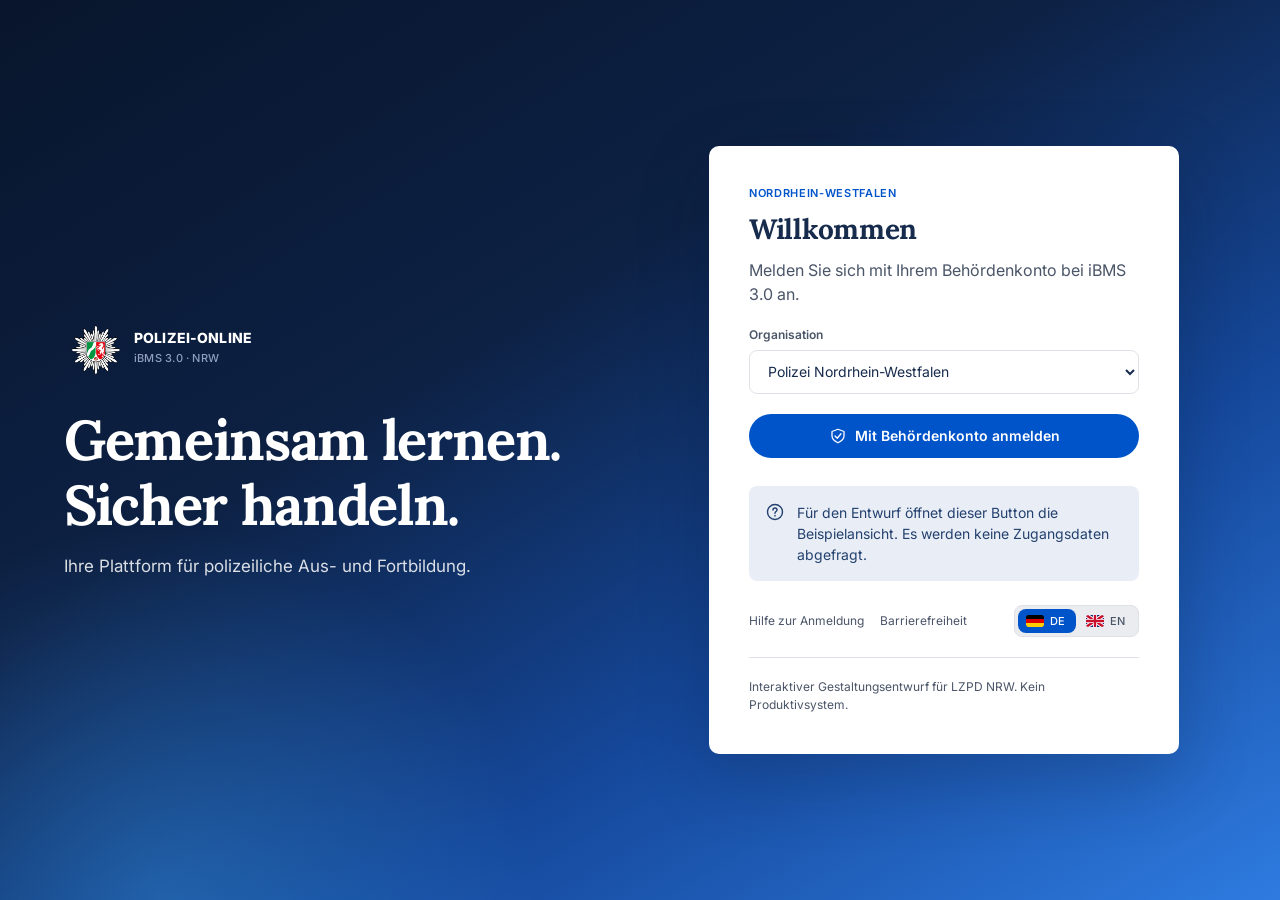
==== src/index.html @ f3919981 "[REFACTOR] #LZDP-0 - restyle the click dummy on the NRW blue design Applies the Figma frame "MAIN" (" ====
<!doctype html>
<html lang="de">
  <head>
    <meta charset="utf-8" />
    <meta name="viewport" content="width=device-width,initial-scale=1" />
    <meta name="theme-color" content="#172b4d" />
    <meta
      name="description"
      content="iBMS 3.0 – interaktiver Gestaltungsentwurf für POLIZEI-ONLINE und LZPD NRW."
    />
    <title>iBMS 3.0 · POLIZEI-ONLINE</title>

    <link rel="preconnect" href="https://fonts.googleapis.com" />
    <link rel="preconnect" href="https://fonts.gstatic.com" crossorigin />
    <link
      rel="stylesheet"
      href="https://fonts.googleapis.com/css2?family=Inter:wght@400;500;600;700;800&family=Lora:wght@600;700&display=swap"
    />

    <link rel="stylesheet" href="css/01-tokens.css" />
    <link rel="stylesheet" href="css/02-base.css" />
    <link rel="stylesheet" href="css/03-layout.css" />
    <link rel="stylesheet" href="css/04-components.css" />
    <link rel="stylesheet" href="css/05-responsive.css" />
  </head>
  <body>
    <a href="#main" class="skip">Zum Hauptinhalt springen</a>
    <div id="app"></div>
    <dialog id="dialog" aria-labelledby="dialog-title">
      <div id="dialog-content"></div>
    </dialog>
    <div class="toast" id="toast" role="status" aria-live="polite"></div>

    <script src="js/00-i18n.js"></script>
    <script src="js/01-icons.js"></script>
    <script src="js/02-data.js"></script>
    <script src="js/03-state.js"></script>
    <script src="js/04-ui.js"></script>
    <script src="js/05-chrome.js"></script>
    <script src="js/06-views.js"></script>
    <script src="js/07-render.js"></script>
    <script src="js/08-actions.js"></script>
  </body>
</html>
---- src/css/01-tokens.css ----
/* 01-tokens.css
   Design tokens. Single source of truth for colour, type, spacing, radius,
   shadow and motion. Values follow the Figma frame "MAIN" (node 3107:224) in
   the LZPD NRW file: a Figma variable "Surface/Card" is --surface-card here.
*/

:root {
  /* --- surface --- */
  --surface-page: #ebecf0;
  --surface-card: #fff;
  --surface-chrome: #172b4d; /* top bar and footer */
  --surface-sunken: #f4f5f7;
  --surface-inverse: #172b4d;

  /* --- chrome (text and lines on the navy bars) --- */
  --chrome-text: #fff;
  --chrome-text-muted: #c6d0e2;
  --chrome-line: #ffffff4d;
  --chrome-fill: #ffffff1f;
  --chrome-hover: #ffffff1a;

  /* --- sidebar (dark background) --- */
  --sidebar-from: #08152c;
  --sidebar-to: #0d2144;
  --sidebar-line: #ffffff1f;
  --sidebar-hover: #ffffff14;
  --sidebar-marker: #fff; /* 4px bar on the active nav item */

  /* --- text --- */
  --text-primary: #172b4d;
  --text-secondary: #4a5568;
  --text-tertiary: #5e6c84;
  --text-placeholder: #767676;
  --text-on-dark: #fff;
  --text-on-dark-muted: #c6d0e2;
  --text-on-dark-subtle: #8fa0be;

  /* --- accent --- */
  --accent-primary: #0054ca; /* links and text emphasis - AA on white */
  --accent-surface: #0054ca; /* filled buttons, active nav, active language */
  --accent-hover: #00449f;
  --accent-soft: #e8f0fd;
  --info-surface: #e9eef6;
  --info-text: #23406e;

  /* --- status --- */
  --success: #128c6e;
  --success-surface: #e4f3ec;
  --attention: #b26a00;
  --attention-surface: #fff4d7;
  --danger: #a22630;
  --danger-surface: #fdeced;

  /* --- line --- */
  --border: #dfe1e6;
  --border-strong: #c1c7d0;

  /* --- radius --- */
  --radius-card: 10px;
  --radius-control: 8px;
  --radius-input: 8px;
  --radius-badge: 4px;
  --radius-pill: 999px;

  /* --- elevation --- */
  --shadow-card:
    0 8px 24px #08152c0f,
    0 1px 2px #08152c0d;
  --shadow-raised:
    0 12px 28px #08152c1a,
    0 2px 4px #08152c0f;
  --shadow-overlay: 0 24px 70px #08152c3d;

  /* --- accent rules (3px gradient hairline on the top edge of a card) --- */
  --rule-blue: linear-gradient(90deg, #0054ca 0%, #2e8bf0 100%);
  --rule-cyan: linear-gradient(90deg, #0f6fd1 0%, #3fd0d8 100%);
  --rule-green: linear-gradient(90deg, #128c6e 0%, #35d0a0 100%);
  --rule-amber: linear-gradient(90deg, #b26a00 0%, #f2a007 100%);
  --marker-fill: linear-gradient(135deg, #0054ca 14%, #1e7bea 86%);

  /* --- decorative art ramps --- */
  --art-a: linear-gradient(
    149deg,
    #0a1a3c 0%,
    #1b3fa8 32%,
    #2e86c8 62%,
    #57c8e8 84%,
    #9ff0dc 100%
  );
  --art-b: linear-gradient(
    149deg,
    #08152c 0%,
    #15489b 30%,
    #2e7be0 60%,
    #59b7f0 85%,
    #7fe3f0 100%
  );
  --art-c: linear-gradient(
    149deg,
    #0d1f4a 0%,
    #2a3fa0 30%,
    #2e86c8 62%,
    #4fd3c4 85%,
    #bdf0b0 100%
  );
  --art-login: linear-gradient(
    149deg,
    #08152c 0%,
    #0d2144 38%,
    #15489b 68%,
    #2e7be0 100%
  );
  --glow-accent: radial-gradient(circle, #2e8bf057 0%, #2e8bf000 70%);
  --glow-highlight: radial-gradient(circle, #cfe6ff8c 0%, #cfe6ff00 70%);

  /* --- spacing scale --- */
  --space-1: 4px;
  --space-2: 8px;
  --space-3: 12px;
  --space-4: 16px;
  --space-5: 20px;
  --space-6: 24px;
  --space-7: 28px;
  --space-8: 32px;
  --space-10: 40px;
  --space-12: 48px;
  --space-16: 64px;

  /* --- type (Lora for headings and figures, Inter for everything else) --- */
  --font-sans:
    Inter, "Segoe UI", system-ui, -apple-system, Helvetica, Arial, sans-serif;
  --font-display: Lora, Georgia, "Times New Roman", serif;

  /* --- layout --- */
  --sidebar-width: 260px;
  --gutter: 40px;
  --content-max: 1440px;

  /* --- motion --- */
  --ease: cubic-bezier(0.2, 0.7, 0.3, 1);
  --fast: 0.14s var(--ease);
  --slow: 0.28s var(--ease);

  font-family: var(--font-sans);
  color: var(--text-primary);
  font-size: 16px;
  line-height: 1.5;
  -webkit-font-smoothing: antialiased;
  text-rendering: optimizeLegibility;
}
---- src/css/02-base.css ----
/* 02-base.css
   Element resets, typography scale, focus rings, utility classes.
   Headings and figures are set in Lora, everything else in Inter.
*/

* {
  box-sizing: border-box;
}
body {
  margin: 0;
  background: var(--surface-page);
  color: var(--text-primary);
}
button,
input,
select,
textarea {
  font: inherit;
  color: inherit;
}
button,
a,
input,
select,
textarea {
  touch-action: manipulation;
}
button,
a {
  -webkit-tap-highlight-color: transparent;
}
button {
  cursor: pointer;
  border: 0;
  background: none;
}
button:disabled {
  cursor: not-allowed;
}
a {
  color: var(--accent-primary);
  text-underline-offset: 3px;
  text-decoration-thickness: 1px;
}
a:hover {
  color: var(--accent-hover);
}
img {
  max-width: 100%;
}

/* Focus ring: accent halo on light cards, white on the dark sidebar and the
   navy chrome, where the accent blue would disappear into the background. */
:focus-visible {
  outline: 3px solid var(--accent-primary);
  outline-offset: 2px;
  border-radius: var(--radius-badge);
}
.sidebar :focus-visible,
.mobile-nav-dialog :focus-visible {
  outline-color: var(--text-on-dark);
}
#page-title:focus,
#page-title:focus-visible {
  outline: none;
}

/* --- headings --- */
h1,
h2,
h3,
h4,
p {
  margin-top: 0;
}
h1,
h2,
h3,
h4 {
  font-family: var(--font-display);
  color: var(--text-primary);
}
h1 {
  /* Display Large - Lora Bold 34/52 */
  font-size: clamp(1.75rem, 1.35rem + 1.1vw, 2.125rem);
  font-weight: 700;
  line-height: 1.52;
  letter-spacing: -0.024em;
  margin-bottom: var(--space-3);
}
h2 {
  /* Heading H2 - Lora Bold 24/36 */
  font-size: 1.5rem;
  font-weight: 700;
  line-height: 1.5;
  letter-spacing: -0.01em;
  margin-bottom: var(--space-3);
}
h3 {
  /* Heading H4 - Lora SemiBold 18/26 */
  font-size: 1.25rem;
  font-weight: 700;
  line-height: 1.4;
  margin-bottom: var(--space-2);
}
h4 {
  /* Heading H6 - Inter SemiBold 16/24, the one heading that stays grotesque */
  font-family: var(--font-sans);
  font-size: 1rem;
  font-weight: 600;
  line-height: 1.5;
  margin-bottom: var(--space-2);
}

/* --- text utilities --- */
small,
.small {
  font-size: 0.75rem;
  line-height: 1.34;
}
.muted {
  color: var(--text-secondary);
}
.subtle {
  color: var(--text-tertiary);
}
.eyebrow {
  /* Label/Eyebrow - Inter SemiBold 11/14, 0.66px tracking, uppercase */
  font-family: var(--font-sans);
  font-size: 0.6875rem;
  font-weight: 600;
  line-height: 1.28;
  letter-spacing: 0.06em;
  text-transform: uppercase;
  color: var(--text-secondary);
  margin-bottom: var(--space-2);
}
.eyebrow.accent {
  color: var(--accent-primary);
}
.eyebrow.attention {
  color: var(--attention);
}
.lead {
  font-size: 1rem;
  line-height: 1.5;
  color: var(--text-secondary);
}
.stack {
  display: grid;
  gap: var(--space-6);
}
.mt {
  margin-top: var(--space-7);
}
.mb {
  margin-bottom: var(--space-7);
}

.icon {
  width: 20px;
  height: 20px;
  stroke: currentColor;
  stroke-width: 1.7;
  stroke-linecap: round;
  stroke-linejoin: round;
  fill: none;
  flex-shrink: 0;
  vertical-align: middle;
}
.icon.sm {
  width: 16px;
  height: 16px;
}
.icon.xs {
  width: 12px;
  height: 12px;
  stroke-width: 2;
}

.skip {
  position: fixed;
  top: -100px;
  left: 20px;
  z-index: 100;
  background: var(--surface-card);
  color: var(--text-primary);
  font-weight: 600;
  padding: 12px 24px;
  border-radius: var(--radius-control);
  box-shadow: var(--shadow-raised);
  transition: top var(--fast);
}
.skip:focus {
  top: 12px;
}

.hidesr {
  position: absolute;
  width: 1px;
  height: 1px;
  overflow: hidden;
  clip-path: inset(50%);
  white-space: nowrap;
}
---- src/css/03-layout.css ----
/* 03-layout.css
   App shell: sidebar, workspace, top bar, content body, page header, footer.
*/

.shell {
  display: flex;
  align-items: stretch;
  min-height: 100vh;
  background: var(--surface-page);
}

/* ---------- sidebar ---------- */
.sidebar {
  position: fixed;
  inset: 0 auto 0 0;
  width: var(--sidebar-width);
  display: flex;
  flex-direction: column;
  justify-content: space-between;
  gap: var(--space-6);
  padding: var(--space-8) var(--space-4) var(--space-6);
  background: linear-gradient(
    180deg,
    var(--sidebar-from) 0%,
    var(--sidebar-to) 100%
  );
  border-right: 1px solid var(--sidebar-line);
  color: var(--text-on-dark-muted);
  overflow-y: auto;
  overscroll-behavior: contain;
  z-index: 30;
}
.sidebar-top {
  display: flex;
  flex-direction: column;
  gap: var(--space-6);
}
.sidebar-bottom {
  display: flex;
  flex-direction: column;
  gap: var(--space-3);
}
.sidebar hr,
.sidebar-bottom::before {
  content: "";
  display: block;
  height: 1px;
  border: 0;
  margin: 0;
  background: var(--sidebar-line);
}

.brand {
  display: flex;
  gap: var(--space-3);
  align-items: center;
  color: inherit;
  text-decoration: none;
  padding: 0 2px;
}
.brand-badge {
  width: 56px;
  height: 56px;
  flex-shrink: 0;
  display: grid;
  place-items: center;
}
.brand-badge img {
  /* The police star is transparent outside its own outline, so it sits
     directly on the navy without a plate behind it. */
  width: 100%;
  height: 100%;
  object-fit: contain;
}
.brand-text strong {
  display: block;
  font-size: 0.875rem;
  font-weight: 800;
  letter-spacing: 0.01em;
  color: var(--text-on-dark);
  line-height: 1.2;
}
.brand-text > span {
  display: block;
  font-size: 0.6875rem;
  font-weight: 500;
  letter-spacing: 0.02em;
  color: var(--text-on-dark-subtle);
  margin-top: 4px;
}

.nav-label {
  font-size: 0.6875rem;
  font-weight: 600;
  text-transform: uppercase;
  letter-spacing: 0.06em;
  color: var(--text-on-dark);
  margin: 0;
  padding: 0 2px;
}
.sidenav {
  display: grid;
  gap: var(--space-1);
  margin-top: var(--space-3);
}
.navlink {
  display: flex;
  gap: var(--space-3);
  align-items: center;
  min-height: 44px;
  padding: 10px 14px;
  color: var(--text-on-dark-muted);
  text-decoration: none;
  /* Square, so the active item reads as a full-bleed band inside the rail. */
  border-radius: 0;
  font-size: 0.875rem;
  font-weight: 500;
  transition:
    background var(--fast),
    color var(--fast);
}
.navlink:hover {
  background: var(--sidebar-hover);
  color: var(--text-on-dark);
}
.navlink[aria-current="page"] {
  background: var(--accent-surface);
  color: var(--text-on-dark);
  font-weight: 600;
  box-shadow: inset 4px 0 0 var(--sidebar-marker);
}
.sidebar-utility {
  display: grid;
  gap: var(--space-1);
}

/* ---------- workspace ---------- */
.workspace {
  flex: 1;
  min-width: 0;
  margin-left: var(--sidebar-width);
  display: flex;
  flex-direction: column;
  min-height: 100vh;
}

/* ---------- top bar ---------- */
.topbar {
  display: flex;
  align-items: center;
  justify-content: space-between;
  gap: var(--space-4);
  min-height: 68px;
  padding: 14px var(--gutter);
  background: var(--surface-chrome);
  border-bottom: 1px solid var(--chrome-line);
  color: var(--chrome-text);
  position: sticky;
  top: 0;
  z-index: 25;
}
.top-actions {
  display: flex;
  align-items: center;
  gap: var(--space-6);
}
.icon-buttons {
  display: flex;
  align-items: center;
  gap: var(--space-2);
}
.iconbtn {
  display: inline-flex;
  align-items: center;
  justify-content: center;
  width: 40px;
  height: 40px;
  border-radius: var(--radius-pill);
  color: var(--text-secondary);
  transition:
    background var(--fast),
    color var(--fast);
}
.iconbtn:hover {
  background: var(--surface-page);
  color: var(--text-primary);
}
.iconbtn[data-badge]::after {
  content: attr(data-badge);
  position: absolute;
  transform: translate(11px, -11px);
  min-width: 16px;
  height: 16px;
  padding: 0 4px;
  border-radius: var(--radius-pill);
  background: var(--accent-surface);
  color: #fff;
  font-size: 0.625rem;
  font-weight: 700;
  line-height: 16px;
  text-align: center;
}
.iconbtn[data-badge] {
  position: relative;
}
.topbar-divider {
  width: 1px;
  height: 24px;
  background: var(--border);
  flex-shrink: 0;
}
.avatar {
  width: 36px;
  height: 36px;
  flex-shrink: 0;
  border-radius: var(--radius-pill);
  background: var(--surface-inverse);
  color: #fff;
  display: grid;
  place-items: center;
  font-size: 0.75rem;
  font-weight: 600;
  letter-spacing: 0.02em;
}
.profile {
  display: flex;
  align-items: center;
  gap: var(--space-3);
  padding: 4px 10px 4px 4px;
  border-radius: var(--radius-pill);
  color: var(--text-primary);
  font-size: 0.875rem;
  font-weight: 500;
  transition: background var(--fast);
}
.profile:hover {
  background: var(--surface-page);
}
.mobile-menu,
.mobile-brand {
  display: none;
}

/* ---------- content ---------- */
.main {
  flex: 1;
  width: 100%;
  max-width: var(--content-max);
  margin: 0 auto;
  padding: var(--space-12) var(--gutter) var(--space-16);
  display: flex;
  flex-direction: column;
  /* Base rhythm between blocks; whole sections get extra air below. */
  gap: var(--space-8);
}
.main > .hero,
.main > .section {
  margin-bottom: var(--space-4);
}
.main > .hero:last-child,
.main > .section:last-child {
  margin-bottom: 0;
}
.section {
  display: flex;
  flex-direction: column;
  gap: var(--space-6);
}

.pagehead {
  display: flex;
  justify-content: space-between;
  gap: var(--space-6);
  align-items: flex-start;
}
.pagehead h1 {
  margin-bottom: var(--space-2);
}
.pagehead p {
  color: var(--text-secondary);
  max-width: 70ch;
  margin-bottom: 0;
}
.breadcrumb {
  display: flex;
  gap: var(--space-2);
  align-items: center;
  font-size: 0.8125rem;
  color: var(--text-secondary);
}
.breadcrumb a {
  text-decoration: none;
  font-weight: 500;
}
.breadcrumb .icon {
  color: var(--text-tertiary);
}

/* ---------- footer ---------- */
.footer {
  display: flex;
  flex-wrap: wrap;
  align-items: center;
  justify-content: space-between;
  gap: var(--space-3) var(--space-6);
  padding: var(--space-4) var(--gutter);
  background: var(--surface-chrome);
  border-top: 1px solid var(--chrome-line);
  font-size: 0.75rem;
  color: var(--chrome-text-muted);
}
.footer-links {
  display: flex;
  flex-wrap: wrap;
  gap: var(--space-6);
}
.footer button {
  color: var(--chrome-text-muted);
  font-size: 0.75rem;
  padding: 4px 0;
  border-radius: 4px;
}
.footer button:hover {
  color: var(--chrome-text);
}

/* ---------- chrome on navy ----------
   Top bar and footer carry the same navy band, so every control inside them
   switches to the on-dark set. */
.topbar .iconbtn {
  color: var(--chrome-text-muted);
}
.topbar .iconbtn:hover {
  background: var(--chrome-hover);
  color: var(--chrome-text);
}
.topbar .topbar-divider {
  background: var(--chrome-line);
}
.topbar .profile {
  color: var(--chrome-text);
}
.topbar .profile:hover {
  background: var(--chrome-hover);
}
.topbar .avatar {
  background: var(--chrome-fill);
  color: var(--chrome-text);
}
.topbar .rolepill select {
  background: var(--chrome-fill);
  border-color: var(--chrome-line);
  color: var(--chrome-text);
}
.topbar .rolepill select:hover {
  border-color: #ffffff8a;
  color: var(--chrome-text);
}
.topbar .rolepill .icon {
  color: var(--chrome-text-muted);
}
.topbar .langswitch {
  background: var(--chrome-hover);
  border-color: var(--chrome-line);
  border-radius: var(--radius-control);
}
.topbar .langswitch button {
  color: var(--chrome-text-muted);
}
.topbar .langswitch button:hover {
  color: var(--chrome-text);
}
.topbar .langswitch button[aria-pressed="true"] {
  background: var(--accent-surface);
  color: var(--chrome-text);
}
.topbar :focus-visible,
.footer :focus-visible {
  outline-color: var(--text-on-dark);
}
---- src/css/04-components.css ----
/* 04-components.css
   Reusable pieces: pills, buttons, cards, hero band, stats, course cards,
   tables, forms, dialogs, toast, login.
*/

/* ---------- pills ---------- */
.pill {
  display: inline-flex;
  align-items: center;
  gap: var(--space-2);
  padding: 6px 12px;
  border-radius: var(--radius-pill);
  border: 1px solid var(--border);
  background: var(--surface-page);
  color: var(--text-secondary);
  font-size: 0.75rem;
  line-height: 1.34;
  white-space: nowrap;
}

/* Context pill in the top bar doubles as the click-dummy role switch. */
.rolepill {
  position: relative;
  display: inline-flex;
  align-items: center;
}
.rolepill .icon {
  position: absolute;
  right: 10px;
  pointer-events: none;
  color: var(--text-tertiary);
}
/* Hidden copy of the selected label: it sets the pill width so the control
   hugs the current option instead of the widest one in the list. */
.rolepill-sizer {
  padding: 6px 30px 6px 12px;
  border: 1px solid transparent;
  font-size: 0.75rem;
  line-height: 1.34;
  white-space: nowrap;
  visibility: hidden;
}
.rolepill select {
  position: absolute;
  inset: 0;
  width: 100%;
  appearance: none;
  padding: 6px 30px 6px 12px;
  border-radius: var(--radius-pill);
  border: 1px solid var(--border);
  background: var(--surface-page);
  color: var(--text-secondary);
  font-size: 0.75rem;
  line-height: 1.34;
  cursor: pointer;
  transition:
    border-color var(--fast),
    color var(--fast);
}
.rolepill select:hover {
  border-color: var(--border-strong);
  color: var(--text-primary);
}

/* Language switch: segmented pill with flags. */
.langswitch {
  display: inline-flex;
  align-items: center;
  gap: 2px;
  padding: 3px;
  border-radius: var(--radius-control);
  border: 1px solid var(--border);
  background: var(--surface-page);
}
.langswitch button {
  display: inline-flex;
  align-items: center;
  gap: 6px;
  padding: 4px 10px 4px 8px;
  border-radius: var(--radius-control);
  color: var(--text-secondary);
  font-size: 0.6875rem;
  font-weight: 500;
  letter-spacing: 0.02em;
  transition:
    background var(--fast),
    color var(--fast);
}
.langswitch button img {
  width: 18px;
  height: 12px;
  display: block;
  border-radius: 2px;
}
.langswitch button:hover {
  color: var(--text-primary);
}
.langswitch button[aria-pressed="true"] {
  background: var(--accent-surface);
  color: #fff;
}

/* ---------- buttons ---------- */
.btn {
  display: inline-flex;
  align-items: center;
  justify-content: center;
  gap: var(--space-2);
  min-height: 44px;
  padding: 12px 24px;
  border-radius: var(--radius-pill);
  background: var(--accent-surface);
  color: #fff;
  font-size: 0.875rem;
  font-weight: 600;
  line-height: 1.43;
  text-decoration: none;
  white-space: nowrap;
  transition:
    background var(--fast),
    box-shadow var(--fast),
    transform var(--fast);
}
.btn:hover {
  background: var(--accent-hover);
  color: #fff;
  box-shadow: var(--shadow-raised);
}
.btn:active {
  transform: translateY(1px);
  box-shadow: none;
}
.btn.secondary {
  background: var(--surface-card);
  color: var(--text-primary);
  border: 1px solid var(--border);
}
.btn.secondary:hover {
  background: var(--surface-page);
  color: var(--text-primary);
  border-color: var(--border-strong);
  box-shadow: none;
}
.btn.ghost {
  background: none;
  color: var(--accent-primary);
  padding: 12px 0;
}
.btn.ghost:hover {
  background: none;
  color: var(--accent-hover);
  box-shadow: none;
}
.btn:disabled {
  background: var(--surface-page);
  color: var(--text-tertiary);
  box-shadow: none;
  transform: none;
}
.btn .icon {
  width: 18px;
  height: 18px;
}

.textlink {
  display: inline-flex;
  align-items: center;
  gap: var(--space-2);
  padding: 6px 0;
  color: var(--accent-primary);
  font-size: 0.875rem;
  font-weight: 600;
  text-decoration: none;
  transition: gap var(--fast);
}
.textlink:hover {
  color: var(--accent-hover);
  gap: 11px;
}
.textlink .icon {
  width: 14px;
  height: 14px;
  stroke-width: 2.2;
}

/* ---------- chips (quick filters) ---------- */
.chips {
  display: flex;
  flex-wrap: wrap;
  gap: var(--space-3);
}
.chip {
  padding: 8px 16px;
  border-radius: var(--radius-pill);
  border: 1px solid var(--border);
  background: var(--surface-card);
  color: var(--text-primary);
  font-size: 0.875rem;
  font-weight: 500;
  text-decoration: none;
  transition:
    background var(--fast),
    color var(--fast),
    border-color var(--fast);
}
.chip:hover {
  background: var(--accent-soft);
  border-color: var(--accent-surface);
  color: var(--accent-primary);
}
.chip[aria-pressed="true"] {
  background: var(--accent-surface);
  border-color: var(--accent-surface);
  color: #fff;
}

/* ---------- tags / status badges ---------- */
.tag {
  display: inline-flex;
  align-items: center;
  gap: 5px;
  padding: 4px 10px;
  border-radius: var(--radius-pill);
  background: var(--surface-page);
  color: var(--text-secondary);
  font-size: 0.6875rem;
  font-weight: 600;
  line-height: 1.45;
  white-space: nowrap;
}
.tag.green {
  color: var(--success);
  background: var(--success-surface);
}
.tag.amber {
  color: var(--attention);
  background: var(--attention-surface);
}
.tag.gray {
  color: var(--text-secondary);
  background: var(--surface-page);
}

/* ---------- cards ---------- */
.panel {
  background: var(--surface-card);
  border: 1px solid var(--border);
  border-radius: var(--radius-card);
  padding: var(--space-7);
  box-shadow: var(--shadow-card);
}
.panel > :last-child {
  margin-bottom: 0;
}
.panel-head {
  display: flex;
  justify-content: space-between;
  align-items: center;
  gap: var(--space-3);
  margin-bottom: var(--space-5);
}
.panel-head h2,
.panel-head h3 {
  margin: 0;
}
.panel-head h2 {
  font-size: 1.25rem;
  line-height: 1.4;
}

.grid {
  display: grid;
  gap: var(--space-6);
}
.grid.two {
  grid-template-columns: repeat(2, minmax(0, 1fr));
}
.grid.three {
  grid-template-columns: repeat(3, minmax(0, 1fr));
}
.grid.four {
  grid-template-columns: repeat(4, minmax(0, 1fr));
}
.grid.split {
  grid-template-columns: minmax(0, 1.45fr) minmax(0, 1fr);
}

.sectionhead {
  display: flex;
  justify-content: space-between;
  align-items: center;
  gap: var(--space-4);
}
.sectionhead h2 {
  margin: 0;
  display: flex;
  align-items: center;
  gap: 14px;
}
/* The 32px gradient tile with a white arrow that opens every section title. */
.sectionhead h2::before {
  content: "";
  width: 32px;
  height: 32px;
  flex-shrink: 0;
  border-radius: var(--radius-control);
  background:
    url('data:image/svg+xml;utf8,<svg xmlns="http://www.w3.org/2000/svg" viewBox="0 0 16 16" fill="none" stroke="white" stroke-width="1.8" stroke-linecap="round" stroke-linejoin="round"><path d="M3 8h10M9 4l4 4-4 4"/></svg>')
      center / 16px 16px no-repeat,
    var(--marker-fill);
}

/* ---------- hero band ---------- */
.hero {
  display: flex;
  flex-direction: column;
  gap: var(--space-7);
  padding: var(--space-10);
  background: var(--surface-card);
  border: 1px solid var(--border);
  border-radius: var(--radius-card);
  box-shadow: var(--shadow-card);
}
.hero-topline {
  display: flex;
  justify-content: space-between;
  align-items: center;
  gap: var(--space-4);
}
.hero-topline .eyebrow {
  margin: 0;
}
.hero-copy h1 {
  margin-bottom: var(--space-3);
}
.hero-copy p {
  color: var(--text-secondary);
  font-size: 1rem;
  margin: 0;
  max-width: 60ch;
}
.hero hr {
  width: 100%;
  height: 1px;
  border: 0;
  margin: 0;
  background: var(--border);
}

.home-search {
  display: flex;
  align-items: center;
  gap: var(--space-2);
  width: 100%;
  max-width: 480px;
  padding: 6px 6px 6px 18px;
  border: 1px solid var(--border);
  border-radius: var(--radius-pill);
  background: var(--surface-card);
  transition: border-color var(--fast);
}
.home-search:focus-within {
  border-color: var(--accent-surface);
}
.home-search input {
  flex: 1;
  min-width: 0;
  border: 0;
  background: none;
  padding: 10px 0;
  font-size: 0.875rem;
}
.home-search input::placeholder {
  color: var(--text-placeholder);
}
.home-search input:focus-visible {
  outline: none;
}
.home-search button {
  display: grid;
  place-items: center;
  width: 36px;
  height: 36px;
  flex-shrink: 0;
  border-radius: var(--radius-pill);
  background: var(--accent-surface);
  color: #fff;
  transition: background var(--fast);
}
.home-search button:hover {
  background: var(--accent-hover);
}

/* Open task row inside the hero band. */
.taskrow {
  display: flex;
  align-items: center;
  justify-content: space-between;
  gap: var(--space-5);
}
.taskrow-detail {
  display: flex;
  align-items: center;
  gap: var(--space-4);
}
.iconbox {
  display: grid;
  place-items: center;
  width: 40px;
  height: 40px;
  flex-shrink: 0;
  border-radius: var(--radius-control);
  background: var(--attention-surface);
  color: var(--attention);
}
.iconbox.accent {
  background: var(--accent-soft);
  color: var(--accent-primary);
}
.iconbox.green {
  background: var(--success-surface);
  color: var(--success);
}
.taskrow-text .eyebrow {
  margin-bottom: var(--space-1);
}
.taskrow-text strong {
  display: block;
  font-size: 0.875rem;
  font-weight: 500;
}
.taskrow-text p {
  margin: var(--space-1) 0 0;
  font-size: 0.75rem;
  color: var(--text-secondary);
}

/* ---------- stat cards ---------- */
.stat {
  position: relative;
  display: flex;
  flex-direction: column;
  gap: var(--space-2);
  padding: var(--space-5);
  background: var(--surface-card);
  border: 1px solid var(--border);
  border-radius: var(--radius-card);
  box-shadow: var(--shadow-card);
  overflow: hidden;
  text-decoration: none;
  color: inherit;
  transition:
    border-color var(--fast),
    box-shadow var(--fast),
    transform var(--fast);
}
a.stat:hover {
  border-color: var(--accent-surface);
  box-shadow: var(--shadow-raised);
  transform: translateY(-2px);
}
/* Each figure in a row carries its own hue, left to right. */
.stat::before,
.panel.ruled::before {
  content: "";
  position: absolute;
  inset: 0 0 auto;
  height: 3px;
  background: var(--rule-blue);
}
.grid.four > .stat:nth-child(2)::before {
  background: var(--rule-cyan);
}
.grid.four > .stat:nth-child(3)::before {
  background: var(--rule-green);
}
.grid.four > .stat:nth-child(4)::before {
  background: var(--rule-amber);
}
.panel.ruled {
  position: relative;
  overflow: hidden;
}
.stat h3 {
  font-family: var(--font-sans);
  font-size: 0.6875rem;
  font-weight: 600;
  line-height: 1.28;
  letter-spacing: 0.06em;
  text-transform: uppercase;
  color: var(--text-secondary);
  margin: 0;
}
.stat .number {
  font-family: var(--font-display);
  font-size: 2rem;
  font-weight: 700;
  line-height: 1.13;
  letter-spacing: -0.025em;
  color: var(--text-primary);
}
/* The figure itself stays navy in every tone - the hue of a stat card is
   carried by its top rule, as in the design file. */
.stat p {
  margin: 0;
  font-size: 0.75rem;
  color: var(--text-secondary);
}

/* ---------- course cards ---------- */
.course-card {
  display: flex;
  flex-direction: column;
  padding: 0;
  overflow: hidden;
  transition:
    border-color var(--fast),
    box-shadow var(--fast),
    transform var(--fast);
}
.course-card:hover {
  border-color: var(--accent-surface);
  box-shadow: var(--shadow-raised);
  transform: translateY(-2px);
}
.course-art {
  position: relative;
  height: 207px;
  display: flex;
  align-items: flex-end;
  padding: var(--space-4);
  overflow: hidden;
  background: var(--art-a);
  isolation: isolate;
}
.course-art[data-module="Einsatztraining"] {
  background: var(--art-c);
}
.course-art[data-module="Sport"] {
  background: var(--art-b);
}
/* Two soft light blooms, the CSS equivalent of the screen-blend glows in the
   design file. */
.course-art::before,
.course-art::after {
  content: "";
  position: absolute;
  border-radius: 50%;
  mix-blend-mode: screen;
  pointer-events: none;
}
.course-art::before {
  width: 260px;
  height: 260px;
  left: -60px;
  bottom: -110px;
  background: var(--glow-accent);
}
.course-art::after {
  width: 300px;
  height: 300px;
  right: -110px;
  top: -130px;
  background: var(--glow-highlight);
}
.course-glyph {
  position: absolute;
  inset: 0;
  margin: auto;
  width: 64px;
  height: 64px;
  display: grid;
  place-items: center;
  color: #ffffffe6;
  pointer-events: none;
}
.course-glyph .icon {
  width: 64px;
  height: 64px;
  stroke-width: 1.2;
}
.course-art .tag {
  position: relative;
  background: #fff;
  color: var(--text-primary);
  border-radius: var(--radius-badge);
}
.course-body {
  display: flex;
  flex-direction: column;
  justify-content: space-between;
  gap: var(--space-5);
  flex: 1;
  padding: var(--space-5);
}
.course-headline h3 {
  font-size: 1.125rem;
  font-weight: 600;
  line-height: 1.35;
  margin: var(--space-1) 0 0;
}
.course-meta {
  display: flex;
  align-items: center;
  gap: 6px;
  font-size: 0.75rem;
  color: var(--text-secondary);
}
.course-facts {
  display: grid;
  gap: 6px;
  margin-bottom: var(--space-3);
}
.course-body .textlink {
  font-size: 0.8125rem;
  font-weight: 700;
  padding: 0;
}

/* ---------- news / appointment panels ---------- */
.rule {
  height: 1px;
  border: 0;
  margin: var(--space-4) 0;
  background: var(--border);
}

.newsrow {
  display: grid;
  gap: 6px;
  padding: var(--space-4) 0;
  border-bottom: 1px solid var(--border);
}
.newsrow:last-child {
  border-bottom: 0;
  padding-bottom: 0;
}
.newsrow time {
  font-size: 0.75rem;
  color: var(--text-tertiary);
}
.newsrow .textlink {
  padding: 0;
}
.newsrow p {
  margin: 0;
  font-size: 0.875rem;
  color: var(--text-secondary);
}
.factrow {
  display: flex;
  align-items: center;
  gap: var(--space-2);
  font-size: 0.875rem;
  color: var(--text-secondary);
}
.factrow .icon {
  color: var(--text-tertiary);
}

/* ---------- tabs ---------- */
.tabs {
  display: flex;
  gap: var(--space-2);
  overflow-x: auto;
  scrollbar-width: thin;
  padding-bottom: 2px;
}
.tab {
  padding: 8px 16px;
  border-radius: var(--radius-pill);
  border: 1px solid transparent;
  white-space: nowrap;
  color: var(--text-secondary);
  font-size: 0.875rem;
  font-weight: 500;
  transition:
    background var(--fast),
    color var(--fast);
}
.tab:hover {
  background: var(--surface-card);
  color: var(--text-primary);
}
.tab[aria-current="true"] {
  background: var(--accent-surface);
  color: #fff;
  font-weight: 600;
}

/* ---------- event rows ---------- */
.event {
  display: flex;
  gap: var(--space-4);
  align-items: center;
  padding: var(--space-4) 0;
  border-bottom: 1px solid var(--border);
}
.event:last-child {
  border-bottom: 0;
  padding-bottom: 0;
}
.event:first-child {
  padding-top: 0;
}
.date {
  width: 56px;
  flex-shrink: 0;
  padding: 8px;
  border-radius: var(--radius-control);
  background: var(--surface-page);
  color: var(--accent-primary);
  text-align: center;
}
.date strong {
  display: block;
  font-family: var(--font-display);
  font-size: 1.25rem;
  line-height: 1.2;
}
.date small {
  font-size: 0.625rem;
  font-weight: 600;
  letter-spacing: 0.06em;
  text-transform: uppercase;
}
.event-main {
  flex: 1;
  min-width: 0;
}
.event-main h3 {
  font-size: 1rem;
  font-weight: 600;
  margin: 0 0 2px;
}
.event-main p {
  margin: 0;
  font-size: 0.8125rem;
  color: var(--text-secondary);
}
.event-action {
  display: flex;
  flex-direction: column;
  align-items: flex-end;
  gap: 6px;
}

/* ---------- task / notice ---------- */
.task {
  padding: var(--space-5);
  border-radius: var(--radius-control);
  background: var(--attention-surface);
  color: var(--attention);
}
.task .tag {
  background: var(--surface-card);
}
.task h3 {
  color: var(--text-primary);
  font-size: 1rem;
  margin: var(--space-3) 0 var(--space-2);
}
.task p {
  font-size: 0.875rem;
  color: var(--text-secondary);
  margin-bottom: var(--space-4);
}
.notice {
  display: flex;
  gap: var(--space-3);
  align-items: flex-start;
  padding: var(--space-4);
  border-radius: var(--radius-control);
  background: var(--info-surface);
  color: var(--info-text);
  font-size: 0.875rem;
}
.notice.amber {
  background: var(--attention-surface);
  color: var(--attention);
}
.notice .icon {
  flex-shrink: 0;
}

.progress {
  height: 6px;
  border-radius: var(--radius-pill);
  background: var(--surface-page);
  overflow: hidden;
  margin: var(--space-3) 0;
}
.progress span {
  display: block;
  height: 100%;
  border-radius: var(--radius-pill);
  background: var(--accent-surface);
}

/* ---------- forms ---------- */
.filterbar {
  display: flex;
  flex-wrap: wrap;
  gap: var(--space-4);
  align-items: end;
  padding: var(--space-5);
  background: var(--surface-card);
  border: 1px solid var(--border);
  border-radius: var(--radius-card);
  box-shadow: var(--shadow-card);
}
.panel .filterbar {
  padding: 0;
  border: 0;
  background: none;
  box-shadow: none;
  margin-bottom: var(--space-5);
}
.field {
  display: grid;
  gap: 6px;
  flex: 1;
  min-width: 170px;
}
.field label {
  font-size: 0.75rem;
  font-weight: 600;
  color: var(--text-secondary);
}
.field input,
.field select,
.field textarea {
  width: 100%;
  min-height: 44px;
  padding: 10px 14px;
  border: 1px solid var(--border);
  border-radius: var(--radius-input);
  background: var(--surface-card);
  font-size: 0.875rem;
  transition:
    border-color var(--fast),
    box-shadow var(--fast);
}
.field input:hover,
.field select:hover,
.field textarea:hover {
  border-color: var(--border-strong);
}
.field input:focus,
.field select:focus,
.field textarea:focus {
  border-color: var(--accent-surface);
}
.field input::placeholder,
.field textarea::placeholder {
  color: var(--text-placeholder);
}
.field textarea {
  min-height: 110px;
  resize: vertical;
}
.field .hint {
  font-size: 0.75rem;
  color: var(--text-secondary);
}
.search-field {
  flex: 2;
  min-width: 220px;
}
.checkline {
  display: flex;
  gap: var(--space-3);
  align-items: flex-start;
  margin: var(--space-4) 0;
  font-size: 0.875rem;
}
.checkline input {
  width: 20px;
  height: 20px;
  flex-shrink: 0;
  accent-color: var(--accent-surface);
}
.error {
  font-size: 0.8125rem;
  color: var(--danger);
  margin-top: var(--space-1);
}

/* ---------- tables ---------- */
.tablewrap {
  overflow: auto;
  max-width: 100%;
  border: 1px solid var(--border);
  border-radius: var(--radius-card);
  background: var(--surface-card);
}
table {
  border-collapse: collapse;
  width: 100%;
  text-align: left;
  font-size: 0.875rem;
}
caption {
  text-align: left;
  padding: var(--space-4) var(--space-5);
  font-weight: 600;
  background: var(--surface-sunken);
}
th {
  font-size: 0.6875rem;
  font-weight: 600;
  letter-spacing: 0.04em;
  text-transform: uppercase;
  color: var(--text-secondary);
  background: var(--surface-sunken);
  white-space: nowrap;
}
th,
td {
  padding: var(--space-4) var(--space-5);
  border-bottom: 1px solid var(--border);
  vertical-align: middle;
}
tbody tr:last-child td {
  border-bottom: 0;
}
tbody tr:hover {
  background: var(--surface-sunken);
}
td strong {
  display: block;
  font-weight: 600;
}
td small {
  color: var(--text-secondary);
}
td .textlink {
  font-size: 0.8125rem;
}
td .avatar {
  width: 32px;
  height: 32px;
  font-size: 0.6875rem;
}
.personcell {
  display: flex;
  gap: var(--space-3);
  align-items: center;
}
.tablefoot {
  display: flex;
  justify-content: space-between;
  gap: var(--space-4);
  padding-top: var(--space-4);
  font-size: 0.75rem;
  color: var(--text-secondary);
}
.empty {
  padding: var(--space-10);
  text-align: center;
  color: var(--text-secondary);
}
.empty h2 {
  font-size: 1.25rem;
}

/* ---------- learning path ---------- */
.learning-banner {
  padding: var(--space-8) var(--space-10);
  border-radius: var(--radius-card);
  color: #fff;
  background: var(--art-a);
  position: relative;
  overflow: hidden;
  isolation: isolate;
}
.learning-banner::after {
  content: "";
  position: absolute;
  width: 420px;
  height: 420px;
  right: -120px;
  top: -190px;
  border-radius: 50%;
  mix-blend-mode: screen;
  background: var(--glow-highlight);
  pointer-events: none;
}
.learning-banner .eyebrow,
.learning-banner p {
  position: relative;
}
.learning-banner .eyebrow {
  color: #ffffffbf;
}
.learning-banner h1,
.learning-banner h2 {
  position: relative;
  color: #fff;
  font-size: 1.75rem;
  line-height: 1.28;
  margin-bottom: var(--space-2);
}
.learning-banner p:last-child {
  margin: 0;
  color: #ffffffd9;
}
.pathlayout {
  display: grid;
  grid-template-columns: 280px minmax(0, 1fr);
  gap: var(--space-6);
}
.pathnav {
  padding: var(--space-5);
}
.pathstep {
  display: block;
  width: 100%;
  text-align: left;
  padding: var(--space-3) var(--space-4);
  margin-bottom: var(--space-1);
  border-radius: var(--radius-control);
  color: var(--text-secondary);
  font-size: 0.8125rem;
  transition: background var(--fast);
}
.pathstep:hover {
  background: var(--surface-sunken);
}
.pathstep strong {
  display: block;
  color: var(--text-primary);
  font-size: 0.875rem;
  font-weight: 600;
}
.pathstep.active {
  background: var(--accent-soft);
}
.pathstep.active strong {
  color: var(--accent-primary);
}
.pathstep.done strong::before {
  content: "✓ ";
  color: var(--success);
}
.lesson {
  display: flex;
  gap: var(--space-4);
  align-items: flex-start;
  padding: var(--space-5) 0;
  border-bottom: 1px solid var(--border);
}
.lesson:last-child {
  border-bottom: 0;
}
.stepnumber {
  display: grid;
  place-items: center;
  width: 36px;
  height: 36px;
  flex-shrink: 0;
  border-radius: var(--radius-pill);
  background: var(--accent-soft);
  color: var(--accent-primary);
  font-size: 0.875rem;
}
.stepnumber.done {
  background: var(--success-surface);
  color: var(--success);
}
.lesson p {
  font-size: 0.875rem;
  color: var(--text-secondary);
}

/* ---------- detail view ---------- */
.detailgrid {
  display: grid;
  grid-template-columns: minmax(0, 1.5fr) minmax(300px, 1fr);
  gap: var(--space-6);
  align-items: start;
}
.factlist {
  display: grid;
  gap: var(--space-3);
  margin: 0;
}
.factlist div {
  display: flex;
  justify-content: space-between;
  gap: var(--space-5);
  padding-bottom: var(--space-3);
  border-bottom: 1px solid var(--border);
}
.factlist div:last-child {
  border-bottom: 0;
  padding-bottom: 0;
}
.factlist dt {
  color: var(--text-secondary);
  font-size: 0.8125rem;
}
.factlist dd {
  margin: 0;
  font-size: 0.875rem;
  font-weight: 500;
  text-align: right;
}
.support-list {
  padding-left: 20px;
  color: var(--text-secondary);
  font-size: 0.9375rem;
}
.support-list li {
  margin: var(--space-2) 0;
}
.faq {
  border-bottom: 1px solid var(--border);
  padding: var(--space-4) 0;
}
.faq:last-of-type {
  border-bottom: 0;
}
.faq summary {
  cursor: pointer;
  font-weight: 600;
  font-size: 0.9375rem;
  line-height: 1.5;
  padding-right: var(--space-3);
  border-radius: 4px;
}
.faq summary::marker {
  color: var(--accent-primary);
}
.faq p {
  margin: var(--space-3) 0 0;
  color: var(--text-secondary);
  font-size: 0.875rem;
}

/* ---------- report chart ---------- */
.reportlayout {
  display: grid;
  grid-template-columns: 240px minmax(0, 1fr);
  gap: var(--space-6);
  align-items: start;
}
.reportnav {
  padding: var(--space-4);
  display: grid;
  gap: var(--space-1);
}
.reportnav button {
  display: block;
  width: 100%;
  text-align: left;
  min-height: 44px;
  padding: 12px 14px;
  border-radius: var(--radius-control);
  color: var(--text-secondary);
  font-size: 0.875rem;
  transition: background var(--fast);
}
.reportnav button:hover {
  background: var(--surface-sunken);
}
.reportnav button[aria-current="true"] {
  background: var(--accent-soft);
  color: var(--accent-primary);
  font-weight: 600;
}
.chart {
  display: grid;
  gap: var(--space-5);
  margin: var(--space-6) 0;
}
.chartrow {
  display: grid;
  grid-template-columns: 140px minmax(0, 1fr) 60px;
  gap: var(--space-3);
  align-items: center;
  font-size: 0.875rem;
}
.barpair {
  display: grid;
  gap: 6px;
}
.bar {
  height: 10px;
  border-radius: var(--radius-pill);
  background: #c7cedb;
  min-width: 3px;
}
.bar.ist {
  background: var(--accent-surface);
}
.chartlegend {
  display: flex;
  gap: var(--space-5);
  font-size: 0.75rem;
  color: var(--text-secondary);
}
.chartlegend i {
  width: 12px;
  height: 12px;
  border-radius: 3px;
  display: inline-block;
  margin-right: 6px;
  background: #c7cedb;
}
.chartlegend i.blue {
  background: var(--accent-surface);
}

/* ---------- article ---------- */
.article-cover {
  height: 260px;
  border-radius: var(--radius-card);
  position: relative;
  overflow: hidden;
  isolation: isolate;
  background: var(--art-b);
}
.article-cover::after {
  content: "";
  position: absolute;
  width: 420px;
  height: 420px;
  left: -120px;
  bottom: -220px;
  border-radius: 50%;
  mix-blend-mode: screen;
  background: var(--glow-accent);
}
.articletext {
  max-width: 68ch;
}
.articletext p {
  color: var(--text-secondary);
  font-size: 1rem;
  line-height: 1.75;
}
.articletext h2 {
  margin-top: var(--space-8);
}

/* ---------- login ---------- */
.login {
  min-height: 100vh;
  display: grid;
  grid-template-columns: minmax(0, 1fr) minmax(0, 1fr);
  align-items: center;
  gap: var(--space-16);
  padding: var(--space-12) max(5vw, 24px);
  background: var(--art-login);
  position: relative;
  overflow: hidden;
  isolation: isolate;
}
.login::after {
  content: "";
  position: absolute;
  width: 760px;
  height: 760px;
  left: -220px;
  bottom: -380px;
  border-radius: 50%;
  mix-blend-mode: screen;
  background: var(--glow-accent);
  pointer-events: none;
}
.login-brand {
  color: #fff;
  max-width: 560px;
  position: relative;
  z-index: 1;
}
.login-brand .brand {
  margin-bottom: var(--space-8);
}
.login-brand h1 {
  color: #fff;
  font-size: clamp(2.25rem, 1.4rem + 3vw, 3.5rem);
  /* Two short lines set tight, against the airier body line-height of h1. */
  line-height: 1.16;
  margin-bottom: var(--space-4);
}
.login-brand p {
  color: #ffffffd9;
  font-size: 1.0625rem;
  max-width: 44ch;
  margin: 0;
}
.login-card {
  width: 100%;
  max-width: 470px;
  justify-self: center;
  padding: var(--space-10);
  border-radius: var(--radius-card);
  background: var(--surface-card);
  box-shadow: var(--shadow-overlay);
  position: relative;
  z-index: 1;
}
.login-card h2 {
  font-size: 1.75rem;
  margin-bottom: var(--space-2);
}
.login-card .field {
  margin: var(--space-5) 0;
}
.login-card .btn {
  width: 100%;
}
.login-footer {
  display: flex;
  flex-wrap: wrap;
  align-items: center;
  gap: var(--space-4);
  margin-top: var(--space-6);
}
.login-footer > button {
  font-size: 0.75rem;
  color: var(--text-secondary);
  padding: 4px 0;
  border-radius: 4px;
}
.login-footer > button:hover {
  color: var(--accent-primary);
}
.login-footer .langswitch {
  margin-left: auto;
}
.login-note {
  margin: var(--space-5) 0 0;
  padding-top: var(--space-5);
  border-top: 1px solid var(--border);
  font-size: 0.75rem;
  color: var(--text-secondary);
}

/* ---------- dialog ---------- */
dialog {
  border: 0;
  border-radius: var(--radius-card);
  padding: 0;
  width: min(640px, calc(100% - 32px));
  max-height: 88vh;
  color: var(--text-primary);
  background: var(--surface-card);
  box-shadow: var(--shadow-overlay);
}
dialog::backdrop {
  background: #1f242ea6;
  backdrop-filter: blur(4px);
}
.dialog-head {
  display: flex;
  justify-content: space-between;
  gap: var(--space-5);
  align-items: flex-start;
  padding: var(--space-7) var(--space-7) var(--space-2);
}
.dialog-head h2 {
  font-size: 1.5rem;
  margin: 4px 0;
}
.dialog-body {
  padding: var(--space-3) var(--space-7) var(--space-7);
}
.dialog-body .field {
  margin-bottom: var(--space-4);
}
.dialog-actions {
  display: flex;
  flex-wrap: wrap;
  gap: var(--space-3);
  justify-content: flex-end;
  margin-top: var(--space-6);
}

.mobile-nav-dialog {
  height: 100dvh;
  max-height: 100dvh;
  width: min(380px, 100%);
  max-width: 100%;
  margin: 0 0 0 auto;
  border-radius: 0;
  background: linear-gradient(
    180deg,
    var(--sidebar-from) 0%,
    var(--sidebar-to) 100%
  );
  color: var(--text-on-dark-muted);
}
.mobile-nav-dialog .dialog-head h2 {
  color: #fff;
}
.mobile-nav-dialog .iconbtn {
  color: var(--text-on-dark-muted);
}
.mobile-nav-dialog .iconbtn:hover {
  background: var(--sidebar-hover);
  color: #fff;
}
.menu-links {
  display: grid;
  gap: var(--space-1);
}
.menu-links a {
  display: flex;
  gap: var(--space-3);
  align-items: center;
  min-height: 46px;
  padding: 12px 14px;
  border-radius: var(--radius-control);
  color: var(--text-on-dark-muted);
  text-decoration: none;
  font-size: 0.9375rem;
}
.menu-links a:hover {
  background: var(--sidebar-hover);
  color: #fff;
}
.menu-links a[aria-current="page"] {
  background: var(--accent-surface);
  color: #fff;
  font-weight: 600;
}
.mobile-nav-dialog .demo-controls {
  margin-top: var(--space-6);
  padding-top: var(--space-5);
  border-top: 1px solid var(--sidebar-line);
  display: grid;
  gap: var(--space-3);
}
.mobile-nav-dialog .demo-controls label {
  font-size: 0.75rem;
  color: var(--text-on-dark-subtle);
}
.mobile-nav-dialog .demo-controls select {
  width: 100%;
  min-height: 44px;
  padding: 10px 12px;
  border-radius: var(--radius-control);
  border: 1px solid var(--sidebar-line);
  background: #ffffff14;
  color: #fff;
  font-size: 0.875rem;
}
.mobile-nav-dialog .demo-controls option {
  color: var(--text-primary);
}

/* ---------- toast ---------- */
.toast {
  position: fixed;
  bottom: 24px;
  left: 50%;
  transform: translateX(-50%);
  z-index: 70;
  max-width: calc(100% - 32px);
  padding: 14px 22px;
  border-radius: var(--radius-pill);
  background: var(--surface-inverse);
  color: #fff;
  font-size: 0.875rem;
  box-shadow: var(--shadow-overlay);
  display: none;
}
.toast.show {
  display: block;
  animation: toast-in var(--slow);
}
@keyframes toast-in {
  from {
    opacity: 0;
    transform: translate(-50%, 12px);
  }
  to {
    opacity: 1;
    transform: translate(-50%, 0);
  }
}
---- src/css/05-responsive.css ----
/* 05-responsive.css
   Breakpoints (1280 / 1100 / 900 / 600) and user preference queries.
   The sidebar disappears below 900px and is replaced by the mobile menu.
*/

@media (max-width: 1280px) {
  :root {
    --gutter: 28px;
  }
  .grid.four {
    grid-template-columns: repeat(2, minmax(0, 1fr));
  }
}

@media (max-width: 1100px) {
  :root {
    --sidebar-width: 220px;
  }
  .main {
    padding-top: var(--space-8);
    gap: var(--space-8);
  }
  .hero {
    padding: var(--space-7);
  }
  .grid.three,
  .grid.split {
    grid-template-columns: repeat(2, minmax(0, 1fr));
  }
  .grid.three > :nth-child(3) {
    grid-column: span 2;
  }
  .pathlayout,
  .reportlayout {
    grid-template-columns: 1fr;
  }
  .reportnav {
    grid-auto-flow: column;
    grid-auto-columns: 1fr;
  }
  .detailgrid {
    grid-template-columns: 1fr;
  }
  .profile span:last-child {
    display: none;
  }
  .top-actions {
    gap: var(--space-4);
  }
}

@media (max-width: 900px) {
  .sidebar {
    display: none;
  }
  .workspace {
    margin-left: 0;
  }
  .topbar {
    min-height: 60px;
    padding: 10px 18px;
    background: #172b4df2;
    backdrop-filter: blur(12px);
  }
  .mobile-menu {
    display: inline-flex;
  }
  .mobile-brand {
    display: flex;
    gap: var(--space-2);
    align-items: center;
    text-decoration: none;
    color: var(--chrome-text);
  }
  .mobile-brand .brand-badge {
    width: 36px;
    height: 36px;
  }
  .mobile-brand .brand-badge img {
    width: 100%;
    height: 100%;
  }
  .mobile-brand .brand-text strong {
    display: block;
    font-size: 0.75rem;
    font-weight: 800;
    line-height: 1.2;
    color: var(--chrome-text);
  }
  .mobile-brand .brand-text > span {
    display: block;
    font-size: 0.625rem;
    color: var(--chrome-text-muted);
  }
  .rolepill,
  .langswitch,
  .topbar-divider {
    display: none;
  }
  .main {
    padding: var(--space-6) 18px var(--space-10);
    gap: var(--space-8);
  }
  .grid.two,
  .grid.split {
    grid-template-columns: 1fr;
  }
  .grid.split > * {
    grid-column: auto;
  }
  .hero {
    gap: var(--space-5);
    padding: var(--space-6);
  }
  .taskrow {
    flex-direction: column;
    align-items: stretch;
    gap: var(--space-4);
  }
  .taskrow .btn {
    width: 100%;
  }
  .pagehead {
    flex-direction: column;
    gap: var(--space-4);
  }
  .event-action {
    align-items: flex-end;
  }
  .login {
    grid-template-columns: 1fr;
    gap: var(--space-8);
    padding: var(--space-10) 24px;
  }
  .login-brand {
    max-width: 100%;
  }
  .login-brand .brand {
    margin-bottom: var(--space-6);
  }
  .login-card {
    justify-self: stretch;
    max-width: 100%;
  }
}

@media (max-width: 600px) {
  .main {
    padding: var(--space-5) 16px var(--space-8);
    gap: var(--space-7);
  }
  .grid.three,
  .grid.four {
    grid-template-columns: 1fr;
  }
  .grid.three > :nth-child(3) {
    grid-column: auto;
  }
  .grid.four {
    gap: var(--space-3);
  }
  .hero {
    padding: var(--space-5);
  }
  .hero-topline {
    flex-direction: column;
    align-items: flex-start;
    gap: var(--space-2);
  }
  .home-search {
    padding-left: 14px;
  }
  .chips {
    gap: var(--space-2);
    margin: 0 -16px;
    padding: 0 16px 4px;
    overflow-x: auto;
    flex-wrap: nowrap;
    scrollbar-width: none;
  }
  .chip {
    white-space: nowrap;
  }
  .panel {
    padding: var(--space-5);
  }
  .stat {
    padding: var(--space-4);
  }
  .sectionhead {
    align-items: flex-start;
  }
  .sectionhead h2 {
    font-size: 1.25rem;
    gap: var(--space-3);
  }
  .sectionhead h2::before {
    width: 26px;
    height: 26px;
    background-size: 14px 14px;
  }
  .sectionhead .textlink {
    font-size: 0.8125rem;
    white-space: nowrap;
  }
  .course-art {
    height: 160px;
  }
  .learning-banner {
    padding: var(--space-6);
  }
  .event {
    flex-wrap: wrap;
  }
  .event-main {
    min-width: 170px;
  }
  .event-action {
    flex-direction: row;
    width: 100%;
    align-items: center;
    justify-content: space-between;
  }
  .filterbar {
    padding: var(--space-4);
  }
  .filterbar .field {
    flex-basis: 100%;
  }
  .filterbar .btn {
    width: 100%;
  }
  .chartrow {
    grid-template-columns: 100px minmax(0, 1fr) 48px;
    gap: var(--space-2);
    font-size: 0.75rem;
  }
  .reportnav {
    grid-auto-flow: row;
  }
  .factlist div {
    gap: var(--space-4);
  }
  .dialog-head {
    padding: var(--space-5) var(--space-5) var(--space-2);
  }
  .dialog-body {
    padding: var(--space-3) var(--space-5) var(--space-6);
  }
  .dialog-actions .btn {
    flex: 1;
  }
  .profile {
    display: none;
  }
  .login {
    grid-template-columns: 1fr;
    gap: var(--space-8);
    padding: var(--space-8) 16px;
  }
  .login-brand .brand {
    margin-bottom: var(--space-6);
  }
  .login-card {
    padding: var(--space-6);
  }
  .article-cover {
    height: 180px;
  }
  .footer {
    gap: var(--space-2);
  }
  .footer-links {
    gap: var(--space-4);
  }

  /* Tables become stacked cards. */
  .mobilecards table,
  .mobilecards tbody,
  .mobilecards tr,
  .mobilecards td {
    display: block;
  }
  .mobilecards thead {
    display: none;
  }
  .mobilecards caption {
    display: block;
  }
  .mobilecards td {
    border: 0;
    padding: 6px var(--space-4);
  }
  .mobilecards tr {
    padding: var(--space-3) 0;
    border-bottom: 1px solid var(--border);
  }
  .mobilecards td[data-label]::before {
    content: attr(data-label);
    display: block;
    font-size: 0.6875rem;
    color: var(--text-secondary);
    margin-bottom: 2px;
  }
}

@media (prefers-reduced-motion: reduce) {
  *,
  *::before,
  *::after {
    animation: none !important;
    transition: none !important;
    scroll-behavior: auto !important;
  }
}

@media (forced-colors: active) {
  .tag,
  .btn,
  .panel,
  .stat,
  .chip,
  .pill,
  .course-card {
    border: 1px solid CanvasText;
  }
  .bar {
    background: Highlight;
  }
  .navlink[aria-current="page"],
  .tab[aria-current="true"],
  .langswitch button[aria-pressed="true"] {
    outline: 2px solid Highlight;
  }
}
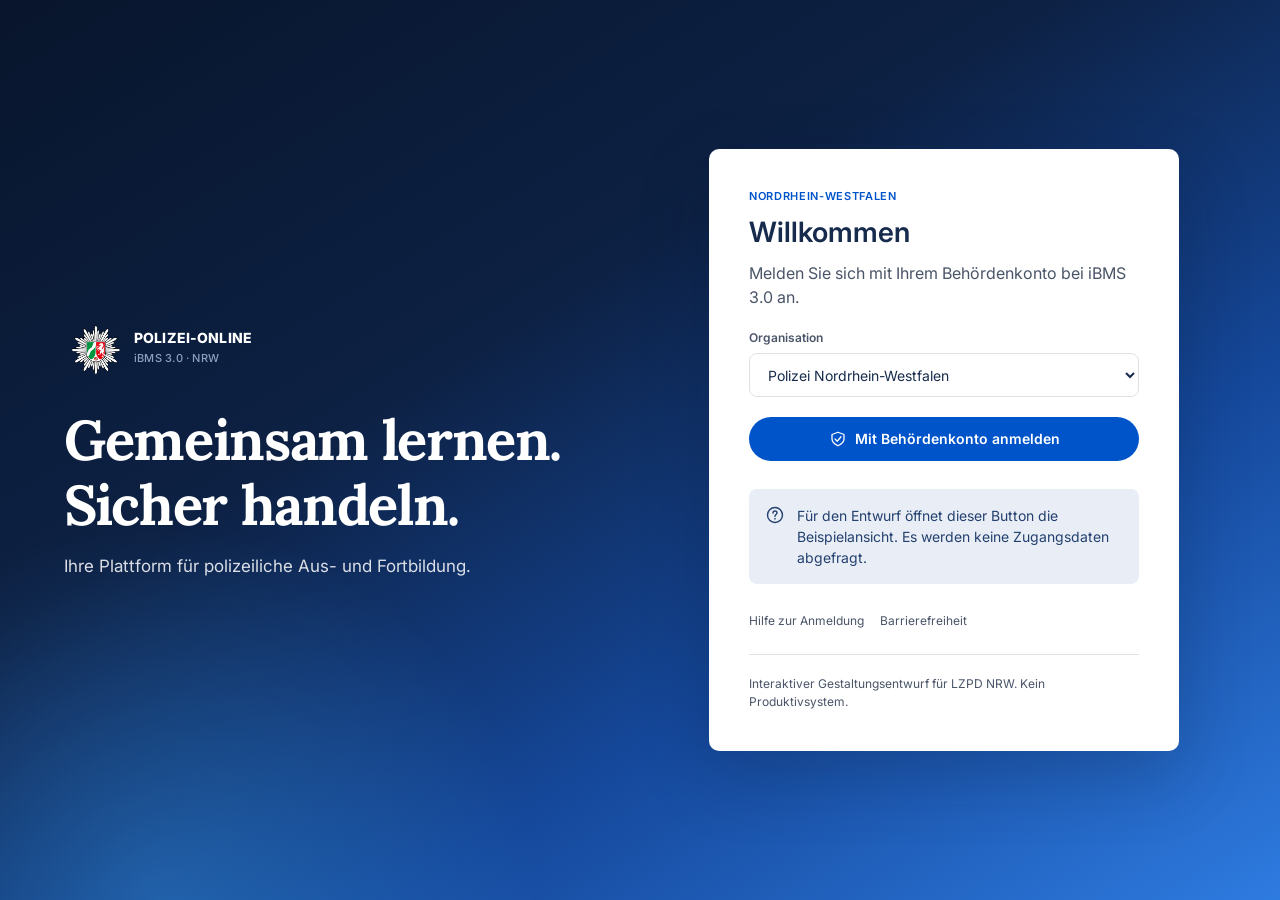
==== commit 3f77bf25: "[REFACTOR] #LZDP-0 - keep the serif for the headline only, drop the language switch Ports two change" ====
--- a/src/index.html
+++ b/src/index.html
@@ -2,19 +2,34 @@
 <html lang="de">
   <head>
     <meta charset="utf-8" />
-    <meta name="viewport" content="width=device-width,initial-scale=1" />
-    <meta name="theme-color" content="#172b4d" />
+    <meta
+      name="viewport"
+      content="width=device-width,initial-scale=1,viewport-fit=cover"
+    />
+    <meta name="theme-color" content="#ebecf0" />
     <meta
       name="description"
       content="iBMS 3.0 – interaktiver Gestaltungsentwurf für POLIZEI-ONLINE und LZPD NRW."
     />
     <title>iBMS 3.0 · POLIZEI-ONLINE</title>
 
+    <!-- Installable app: manifest, iOS standalone hints, home-screen icon. -->
+    <link rel="manifest" href="manifest.webmanifest" />
+    <link rel="icon" href="assets/icon-192.png" sizes="192x192" />
+    <link rel="apple-touch-icon" href="assets/apple-touch-icon.png" />
+    <meta name="apple-mobile-web-app-capable" content="yes" />
+    <meta name="mobile-web-app-capable" content="yes" />
+    <meta
+      name="apple-mobile-web-app-status-bar-style"
+      content="default"
+    />
+    <meta name="apple-mobile-web-app-title" content="iBMS 3.0" />
+
     <link rel="preconnect" href="https://fonts.googleapis.com" />
     <link rel="preconnect" href="https://fonts.gstatic.com" crossorigin />
     <link
       rel="stylesheet"
-      href="https://fonts.googleapis.com/css2?family=Inter:wght@400;500;600;700;800&family=Lora:wght@600;700&display=swap"
+      href="https://fonts.googleapis.com/css2?family=Inter:wght@400;500;600;700;800&family=Lora:wght@700&display=swap"
     />
 
     <link rel="stylesheet" href="css/01-tokens.css" />
@@ -22,10 +37,14 @@
     <link rel="stylesheet" href="css/03-layout.css" />
     <link rel="stylesheet" href="css/04-components.css" />
     <link rel="stylesheet" href="css/05-responsive.css" />
+    <link rel="stylesheet" href="css/06-mobile.css" />
   </head>
   <body>
     <a href="#main" class="skip">Zum Hauptinhalt springen</a>
     <div id="app"></div>
+    <!-- The phone tab bar lives outside #app so it survives a re-render and
+         can animate the selection between routes. -->
+    <div id="tabbar-root"></div>
     <dialog id="dialog" aria-labelledby="dialog-title">
       <div id="dialog-content"></div>
     </dialog>
@@ -40,5 +59,15 @@
     <script src="js/06-views.js"></script>
     <script src="js/07-render.js"></script>
     <script src="js/08-actions.js"></script>
+
+    <script>
+      // Registered from the page so the scope follows wherever the app is
+      // served from (project root locally, /LZPD-NRW/ on GitHub Pages).
+      if ("serviceWorker" in navigator) {
+        window.addEventListener("load", () => {
+          navigator.serviceWorker.register("sw.js").catch(() => {});
+        });
+      }
+    </script>
   </body>
 </html>
--- a/src/css/01-tokens.css
+++ b/src/css/01-tokens.css
@@ -37,7 +37,7 @@
 
   /* --- accent --- */
   --accent-primary: #0054ca; /* links and text emphasis - AA on white */
-  --accent-surface: #0054ca; /* filled buttons, active nav, active language */
+  --accent-surface: #0054ca; /* filled buttons and active nav */
   --accent-hover: #00449f;
   --accent-soft: #e8f0fd;
   --info-surface: #e9eef6;
@@ -126,10 +126,10 @@
   --space-12: 48px;
   --space-16: 64px;
 
-  /* --- type (Lora for headings and figures, Inter for everything else) --- */
+  /* --- type (Lora for the display headline, Inter for everything else) --- */
   --font-sans:
     Inter, "Segoe UI", system-ui, -apple-system, Helvetica, Arial, sans-serif;
-  --font-display: Lora, Georgia, "Times New Roman", serif;
+  --font-display: Lora, Georgia, "Times New Roman", serif; /* h1 only */
 
   /* --- layout --- */
   --sidebar-width: 260px;
--- a/src/css/02-base.css
+++ b/src/css/02-base.css
@@ -77,11 +77,11 @@
 h2,
 h3,
 h4 {
+  color: var(--text-primary);
+}
+h1 {
+  /* Display/Serif Large - Lora Bold 34/52, the only serif left in the system */
   font-family: var(--font-display);
-  color: var(--text-primary);
-}
-h1 {
-  /* Display Large - Lora Bold 34/52 */
   font-size: clamp(1.75rem, 1.35rem + 1.1vw, 2.125rem);
   font-weight: 700;
   line-height: 1.52;
@@ -89,23 +89,21 @@
   margin-bottom: var(--space-3);
 }
 h2 {
-  /* Heading H2 - Lora Bold 24/36 */
+  /* Heading H2 - Inter SemiBold 24/36 */
   font-size: 1.5rem;
-  font-weight: 700;
+  font-weight: 600;
   line-height: 1.5;
-  letter-spacing: -0.01em;
   margin-bottom: var(--space-3);
 }
 h3 {
-  /* Heading H4 - Lora SemiBold 18/26 */
+  /* Heading H3 - Inter SemiBold 20/28 */
   font-size: 1.25rem;
-  font-weight: 700;
+  font-weight: 600;
   line-height: 1.4;
   margin-bottom: var(--space-2);
 }
 h4 {
-  /* Heading H6 - Inter SemiBold 16/24, the one heading that stays grotesque */
-  font-family: var(--font-sans);
+  /* Heading H5 - Inter SemiBold 16/24 */
   font-size: 1rem;
   font-weight: 600;
   line-height: 1.5;
--- a/src/css/03-layout.css
+++ b/src/css/03-layout.css
@@ -129,6 +129,22 @@
   font-weight: 600;
   box-shadow: inset 4px 0 0 var(--sidebar-marker);
 }
+/* Count of marked courses, on the watchlist entry of the rail. */
+.navcount {
+  margin-left: auto;
+  min-width: 20px;
+  padding: 0 6px;
+  border-radius: var(--radius-pill);
+  background: var(--chrome-fill);
+  color: var(--text-on-dark);
+  font-size: 0.6875rem;
+  font-weight: 700;
+  line-height: 20px;
+  text-align: center;
+}
+.navlink[aria-current="page"] .navcount {
+  background: #ffffff2e;
+}
 .sidebar-utility {
   display: grid;
   gap: var(--space-1);
@@ -359,21 +375,6 @@
 .topbar .rolepill .icon {
   color: var(--chrome-text-muted);
 }
-.topbar .langswitch {
-  background: var(--chrome-hover);
-  border-color: var(--chrome-line);
-  border-radius: var(--radius-control);
-}
-.topbar .langswitch button {
-  color: var(--chrome-text-muted);
-}
-.topbar .langswitch button:hover {
-  color: var(--chrome-text);
-}
-.topbar .langswitch button[aria-pressed="true"] {
-  background: var(--accent-surface);
-  color: var(--chrome-text);
-}
 .topbar :focus-visible,
 .footer :focus-visible {
   outline-color: var(--text-on-dark);
--- a/src/css/04-components.css
+++ b/src/css/04-components.css
@@ -60,44 +60,6 @@
 .rolepill select:hover {
   border-color: var(--border-strong);
   color: var(--text-primary);
-}
-
-/* Language switch: segmented pill with flags. */
-.langswitch {
-  display: inline-flex;
-  align-items: center;
-  gap: 2px;
-  padding: 3px;
-  border-radius: var(--radius-control);
-  border: 1px solid var(--border);
-  background: var(--surface-page);
-}
-.langswitch button {
-  display: inline-flex;
-  align-items: center;
-  gap: 6px;
-  padding: 4px 10px 4px 8px;
-  border-radius: var(--radius-control);
-  color: var(--text-secondary);
-  font-size: 0.6875rem;
-  font-weight: 500;
-  letter-spacing: 0.02em;
-  transition:
-    background var(--fast),
-    color var(--fast);
-}
-.langswitch button img {
-  width: 18px;
-  height: 12px;
-  display: block;
-  border-radius: 2px;
-}
-.langswitch button:hover {
-  color: var(--text-primary);
-}
-.langswitch button[aria-pressed="true"] {
-  background: var(--accent-surface);
-  color: #fff;
 }
 
 /* ---------- buttons ---------- */
@@ -492,7 +454,7 @@
   margin: 0;
 }
 .stat .number {
-  font-family: var(--font-display);
+  /* Display/Number - Inter Bold 32/36 */
   font-size: 2rem;
   font-weight: 700;
   line-height: 1.13;
@@ -585,6 +547,60 @@
   color: var(--text-primary);
   border-radius: var(--radius-badge);
 }
+/* Favourite marker: a small white chip floating in the top corner of the
+   course art. Off it carries the outline heart in the page ink, on it carries
+   the filled heart in the accent blue - the same pair the detail button uses. */
+.favmark {
+  position: absolute;
+  top: var(--space-3);
+  right: var(--space-3);
+  z-index: 2;
+  display: grid;
+  place-items: center;
+  width: 40px;
+  height: 40px;
+  border-radius: var(--radius-pill);
+  color: var(--text-primary);
+  background: #ffffffe6;
+  backdrop-filter: blur(10px) saturate(160%);
+  -webkit-backdrop-filter: blur(10px) saturate(160%);
+  box-shadow:
+    0 0 0 0.5px #ffffff8c,
+    0 2px 8px #08152c29;
+  transition:
+    color var(--fast),
+    background var(--fast),
+    transform var(--fast);
+}
+.favmark:hover {
+  background: #fff;
+  transform: scale(1.06);
+}
+.favmark:active {
+  transform: scale(0.94);
+}
+.favmark.on {
+  color: var(--accent-primary);
+}
+.favmark .icon {
+  width: 22px;
+  height: 22px;
+}
+/* Same toggle, labelled, in the page header of a course. */
+.favtoggle.on {
+  color: var(--accent-primary);
+  border-color: var(--accent-surface);
+  background: var(--accent-soft);
+}
+.favtoggle.on:hover {
+  background: var(--accent-soft);
+  color: var(--accent-hover);
+  border-color: var(--accent-hover);
+}
+.emptyicon {
+  margin: 0 auto var(--space-4);
+}
+
 .course-body {
   display: flex;
   flex-direction: column;
@@ -714,7 +730,6 @@
 }
 .date strong {
   display: block;
-  font-family: var(--font-display);
   font-size: 1.25rem;
   line-height: 1.2;
 }
@@ -1327,9 +1342,6 @@
 }
 .login-footer > button:hover {
   color: var(--accent-primary);
-}
-.login-footer .langswitch {
-  margin-left: auto;
 }
 .login-note {
   margin: var(--space-5) 0 0;
--- a/src/css/05-responsive.css
+++ b/src/css/05-responsive.css
@@ -93,7 +93,6 @@
     color: var(--chrome-text-muted);
   }
   .rolepill,
-  .langswitch,
   .topbar-divider {
     display: none;
   }
@@ -321,7 +320,8 @@
   .stat,
   .chip,
   .pill,
-  .course-card {
+  .course-card,
+  .favmark {
     border: 1px solid CanvasText;
   }
   .bar {
@@ -329,7 +329,9 @@
   }
   .navlink[aria-current="page"],
   .tab[aria-current="true"],
-  .langswitch button[aria-pressed="true"] {
+  .tab-item[aria-current="page"],
+  .favmark[aria-pressed="true"],
+  .favtoggle[aria-pressed="true"] {
     outline: 2px solid Highlight;
   }
 }
--- a/src/css/06-mobile.css
+++ b/src/css/06-mobile.css
@@ -0,0 +1,544 @@
+/* 06-mobile.css
+   Phone shell and installed-app chrome, following the Figma frame "MOBILE"
+   (node 3059:159): an iOS-style large title over the page surface, a floating
+   Liquid Glass tab bar, and cards with the softer radii of the phone frame.
+
+   Every rule is scoped to `.shell.phone`, the shell 05-chrome.js renders below
+   900px, so nothing here can leak into the desktop layout.
+*/
+
+/* ---------- shell ---------- */
+.shell.phone {
+  display: block;
+  background: var(--surface-page);
+  /* Room for the home indicator and the floating tab bar above it. */
+  --tabbar-height: 78px;
+}
+.shell.phone .workspace {
+  margin-left: 0;
+  min-height: 100vh;
+}
+/* One gutter for the whole phone shell; the elements that run edge to edge
+   (chips, course rail) pull back out of it. */
+.shell.phone .main {
+  padding: 0 var(--space-5) var(--space-6);
+  gap: var(--space-5);
+  max-width: none;
+}
+.shell.phone .pagehead {
+  gap: var(--space-2);
+}
+.shell.phone .section,
+.shell.phone .grid {
+  gap: var(--space-3);
+}
+
+/* ---------- large title ---------- */
+.mobilehead {
+  display: flex;
+  flex-direction: column;
+  gap: 6px;
+  padding: calc(env(safe-area-inset-top, 0px) + 10px) 16px 8px 20px;
+}
+.mobilehead-actions {
+  display: flex;
+  gap: 10px;
+  align-items: center;
+  min-height: 36px;
+}
+.mobilehead-spacer {
+  flex: 1;
+}
+/* Back out of a detail route. Same glass as the round buttons, widened for
+   the label the way an iOS navigation bar shows one. */
+.glassbtn.backbtn {
+  width: auto;
+  height: 36px;
+  display: inline-flex;
+  align-items: center;
+  gap: 2px;
+  padding: 0 14px 0 8px;
+  font-size: 0.9375rem;
+  font-weight: 500;
+  line-height: 1;
+  color: var(--accent-primary);
+}
+.glassbtn.backbtn .icon {
+  width: 20px;
+  height: 20px;
+}
+.mobilehead-title h1 {
+  font-family: var(--font-display);
+  font-weight: 700;
+  font-size: 1.875rem;
+  line-height: 38px;
+  letter-spacing: -0.005em;
+  color: var(--text-primary);
+  margin: 0;
+}
+.mobilehead-title p {
+  margin: 2px 0 0;
+  font-size: 0.6875rem;
+  font-weight: 500;
+  line-height: 14px;
+  letter-spacing: 0.02em;
+  text-transform: uppercase;
+  color: var(--text-secondary);
+}
+
+/* Round glass button, per "btn-notifications (Apple UI Kit · Glass)". The fill
+   is a translucent navy over a blurred backdrop, with the hairline ring and
+   the soft drop shadow the kit uses. */
+.glassbtn {
+  position: relative;
+  width: 36px;
+  height: 36px;
+  flex-shrink: 0;
+  display: grid;
+  place-items: center;
+  border: 0;
+  border-radius: var(--radius-pill);
+  background: color-mix(in srgb, var(--surface-card) 62%, transparent);
+  backdrop-filter: blur(20px) saturate(180%);
+  -webkit-backdrop-filter: blur(20px) saturate(180%);
+  box-shadow:
+    0 0 0 0.5px #e8e8e8,
+    1.25px 0 0 -0.75px #d0d0d0,
+    -1.25px 0 0 -0.75px #d0d0d0,
+    0 8px 15px #0000000a;
+  color: var(--text-primary);
+  cursor: pointer;
+  transition:
+    transform var(--fast),
+    background var(--fast);
+}
+.glassbtn:active {
+  transform: scale(0.94);
+  background: color-mix(in srgb, var(--surface-card) 82%, transparent);
+}
+/* Unread count, same dot the desktop icon buttons use. */
+.glassbtn[data-badge]::after {
+  content: attr(data-badge);
+  position: absolute;
+  top: -2px;
+  right: -2px;
+  min-width: 16px;
+  height: 16px;
+  padding: 0 4px;
+  border-radius: var(--radius-pill);
+  background: var(--accent-surface);
+  color: var(--text-on-dark);
+  font-size: 0.625rem;
+  font-weight: 700;
+  line-height: 16px;
+  text-align: center;
+}
+
+.avatarbtn {
+  width: 34px;
+  height: 34px;
+  padding: 0;
+  border: 0;
+  background: none;
+  border-radius: var(--radius-pill);
+  cursor: pointer;
+  flex-shrink: 0;
+}
+.avatarbtn .avatar {
+  width: 34px;
+  height: 34px;
+  display: grid;
+  place-items: center;
+  border-radius: var(--radius-pill);
+  background: var(--accent-surface);
+  color: var(--text-on-dark);
+  font-size: 0.8125rem;
+  font-weight: 600;
+  line-height: 16px;
+}
+.avatarbtn:active {
+  transform: scale(0.94);
+}
+
+/* Compact bar that takes over once the large title has scrolled away. */
+.glassbar {
+  position: fixed;
+  inset: 0 0 auto 0;
+  z-index: 40;
+  padding: calc(env(safe-area-inset-top, 0px) + 8px) 20px 10px;
+  text-align: center;
+  background: color-mix(in srgb, var(--surface-page) 72%, transparent);
+  backdrop-filter: blur(22px) saturate(180%);
+  -webkit-backdrop-filter: blur(22px) saturate(180%);
+  border-bottom: 0.5px solid #ffffff00;
+  opacity: 0;
+  pointer-events: none;
+  transition:
+    opacity var(--slow),
+    border-color var(--slow);
+}
+.glassbar span {
+  font-weight: 600;
+  font-size: 1rem;
+  color: var(--text-primary);
+}
+.glassbar.show {
+  opacity: 1;
+  border-bottom-color: #ffffff59;
+}
+
+/* ---------- search and chips ---------- */
+.shell.phone .m-hero {
+  display: flex;
+  flex-direction: column;
+  gap: 10px;
+  padding: var(--space-5) 0 6px;
+}
+.shell.phone .home-search {
+  height: 46px;
+  gap: var(--space-2);
+  padding: 0 6px 0 14px;
+  border-radius: 15px;
+  border: 1px solid var(--border);
+  background: var(--surface-card);
+  box-shadow: 0 2px 10px #5757c70f;
+}
+.shell.phone .home-search input {
+  font-size: 1rem;
+}
+.shell.phone .home-search button {
+  width: 34px;
+  height: 34px;
+  min-width: 34px;
+  border-radius: var(--radius-pill);
+}
+.shell.phone .chips {
+  margin: 0 calc(var(--space-5) * -1);
+  padding: 0 var(--space-5) var(--space-1);
+  gap: var(--space-2);
+  overflow-x: auto;
+  flex-wrap: nowrap;
+  scrollbar-width: none;
+}
+.shell.phone .chips::-webkit-scrollbar {
+  display: none;
+}
+.shell.phone .chip {
+  white-space: nowrap;
+  padding: var(--space-2) 14px;
+  border-radius: 16px;
+  background: #fffc;
+  border: 1px solid var(--border);
+  font-size: 0.875rem;
+  font-weight: 500;
+  color: var(--text-primary);
+  backdrop-filter: blur(8px);
+  -webkit-backdrop-filter: blur(8px);
+}
+
+/* ---------- section header ---------- */
+.shell.phone .section {
+  padding-top: var(--space-4);
+}
+.shell.phone .sectionhead {
+  align-items: center;
+  gap: var(--space-2);
+}
+.shell.phone .sectionhead h2 {
+  font-size: 1.25rem;
+  line-height: 28px;
+  gap: 0;
+}
+/* The phone frame drops the square marker in front of a section title. */
+.shell.phone .sectionhead h2::before {
+  display: none;
+}
+.shell.phone .sectionhead .textlink {
+  font-size: 0.8125rem;
+  white-space: nowrap;
+}
+
+/* ---------- course rail ---------- */
+.rail {
+  display: flex;
+  align-items: stretch;
+  gap: 14px;
+  margin: 0 calc(var(--space-5) * -1);
+  padding: 0 var(--space-5) var(--space-2);
+  overflow-x: auto;
+  scroll-snap-type: x mandatory;
+  /* Without this the first card snaps to the scrollport edge and swallows the
+     gutter the rest of the page keeps. */
+  scroll-padding-inline: var(--space-5);
+  scrollbar-width: none;
+  overscroll-behavior-x: contain;
+}
+.rail::-webkit-scrollbar {
+  display: none;
+}
+.rail > .course-card {
+  flex: 0 0 288px;
+  width: 288px;
+  margin: 0;
+  padding: 0;
+  scroll-snap-align: start;
+  border-radius: 20px;
+  box-shadow: 0 4px 16px #5757c70f;
+}
+.rail > .course-card:hover {
+  transform: none;
+  border-color: var(--border);
+  box-shadow: 0 4px 16px #5757c70f;
+}
+.rail .course-art {
+  height: 171px;
+  flex-shrink: 0;
+  padding: var(--space-3);
+}
+.rail .course-body {
+  padding: 12px 14px 14px;
+  gap: 6px;
+}
+.rail .course-headline,
+.rail .course-facts {
+  gap: 6px;
+}
+.rail .course-body h3 {
+  font-size: 1rem;
+  line-height: 24px;
+}
+.rail .course-meta {
+  font-size: 0.75rem;
+  line-height: 16px;
+}
+
+/* ---------- cards ---------- */
+.shell.phone .panel:not(.course-card) {
+  padding: var(--space-4);
+  border-radius: 18px;
+  box-shadow: 0 4px 16px #5757c70f;
+  gap: var(--space-3);
+}
+.shell.phone .panel:not(.course-card) h2 {
+  font-size: 1.25rem;
+  line-height: 28px;
+}
+.shell.phone .panel:not(.course-card) .rule {
+  margin: 0;
+}
+
+/* ---------- footer ---------- */
+.shell.phone .footer {
+  flex-direction: column;
+  align-items: center;
+  gap: 6px;
+  padding: var(--space-6) var(--space-5) var(--space-2);
+  margin: 0;
+  background: none;
+  color: var(--text-placeholder);
+  font-size: 0.75rem;
+  text-align: center;
+}
+.shell.phone .footer-links {
+  gap: var(--space-4);
+}
+.shell.phone .footer button {
+  color: var(--text-secondary);
+  font-size: 0.75rem;
+}
+
+/* Keeps the last card clear of the floating tab bar. */
+.tabbar-space {
+  height: calc(var(--tabbar-height) + env(safe-area-inset-bottom, 0px));
+}
+
+/* ---------- Liquid Glass tab bar (Apple UI Kit, node 3059:205) ---------- */
+.tabbar {
+  position: fixed;
+  inset: auto 0 0 0;
+  z-index: 45;
+  display: flex;
+  justify-content: center;
+  padding: 16px 25px calc(env(safe-area-inset-bottom, 0px) + 12px);
+  pointer-events: none;
+}
+.tabbar-glass {
+  position: relative;
+  display: flex;
+  flex: 1;
+  align-items: stretch;
+  padding: 2px;
+  border-radius: 100px;
+  pointer-events: auto;
+  /* Liquid Glass: a strongly blurred, saturated backdrop under a translucent
+     white fill, a hairline ring for the edge and a soft lift underneath. */
+  background: #ffffffa6;
+  backdrop-filter: blur(30px) saturate(190%);
+  -webkit-backdrop-filter: blur(30px) saturate(190%);
+  box-shadow:
+    inset 0 0.5px 0 #ffffffe6,
+    inset 0 -0.5px 0 #ffffff40,
+    0 0 0 0.5px #ffffff59,
+    0 1px 2px #08152c14,
+    0 12px 28px #08152c1f;
+}
+
+.tab-item {
+  position: relative;
+  flex: 1;
+  min-width: 0;
+  display: flex;
+  flex-direction: column;
+  align-items: center;
+  justify-content: center;
+  gap: 1px;
+  min-height: 54px;
+  padding: 6px 4px 7px;
+  border-radius: 100px;
+  text-decoration: none;
+  color: var(--text-secondary);
+  -webkit-tap-highlight-color: transparent;
+  transition: color 0.24s var(--ease);
+}
+/* One pill for every tab: switching tabs moves it instead of redrawing it,
+   with a small overshoot so it settles the way the Apple kit does.
+   --tab-count is set by syncTabbar() from the number of rendered tabs. */
+.tab-indicator {
+  position: absolute;
+  top: 2px;
+  bottom: 2px;
+  left: 2px;
+  width: calc((100% - 4px) / var(--tab-count, 5));
+  border-radius: 100px;
+  background: #0054ca24;
+  transform: translateX(calc(var(--tab-index, 0) * 100%));
+  transition:
+    transform 0.42s cubic-bezier(0.34, 1.32, 0.52, 1),
+    opacity var(--fast);
+}
+.tabbar-glass.off-tab .tab-indicator {
+  opacity: 0;
+}
+.tab-item[aria-current="page"] {
+  color: var(--accent-primary);
+}
+.tab-symbol,
+.tab-label {
+  position: relative;
+}
+.tab-symbol {
+  transition: transform 0.42s cubic-bezier(0.34, 1.32, 0.52, 1);
+}
+.tab-item[aria-current="page"] .tab-symbol {
+  transform: translateY(-1px) scale(1.06);
+}
+.tab-symbol .icon {
+  width: 24px;
+  height: 24px;
+}
+.tab-label {
+  font-size: 0.625rem;
+  letter-spacing: -0.01em;
+  font-weight: 600;
+  line-height: 12px;
+  text-align: center;
+  max-width: 100%;
+  overflow: hidden;
+  text-overflow: ellipsis;
+  white-space: nowrap;
+}
+.tab-item:active .tab-symbol {
+  transform: scale(0.9);
+}
+
+/* Six tabs on a narrow phone: give the capsule the side margin back and let
+   the labels use it. */
+@media (max-width: 430px) {
+  .tabbar {
+    padding-left: 12px;
+    padding-right: 12px;
+  }
+  .tab-item {
+    padding-left: 1px;
+    padding-right: 1px;
+  }
+  /* "Last Minute" is the widest label and needs every pixel of the six. */
+  .tab-label {
+    letter-spacing: -0.02em;
+  }
+}
+
+/* The favourite marker overlaps the rail card art, which is shorter. */
+.rail .favmark {
+  top: var(--space-2);
+  right: var(--space-2);
+  width: 36px;
+  height: 36px;
+}
+
+/* ---------- profile sheet ---------- */
+/* The phone shell has no sidebar, so the profile dialog carries the remaining
+   routes and the demo switches. Both are styled for the dark mobile menu
+   elsewhere; on this white sheet they take the page colours. */
+.profile-sheet .menu-links {
+  border-top: 1px solid var(--border);
+  padding-top: var(--space-2);
+}
+.profile-sheet .menu-links a {
+  color: var(--text-primary);
+  font-weight: 500;
+}
+.profile-sheet .menu-links a:hover {
+  background: var(--surface-sunken);
+  color: var(--accent-primary);
+}
+.profile-sheet .demo-controls {
+  display: grid;
+  gap: var(--space-3);
+  margin-top: var(--space-4);
+  padding-top: var(--space-4);
+  border-top: 1px solid var(--border);
+}
+.profile-sheet .demo-controls label {
+  display: block;
+  margin-bottom: var(--space-1);
+  font-size: 0.75rem;
+  font-weight: 600;
+  color: var(--text-secondary);
+}
+.profile-sheet .demo-controls select {
+  width: 100%;
+  min-height: 44px;
+  padding: 10px 12px;
+  border-radius: var(--radius-control);
+  border: 1px solid var(--border-strong);
+  background: var(--surface-card);
+  color: var(--text-primary);
+  font-size: 0.875rem;
+}
+
+/* ---------- installed app ---------- */
+@media (display-mode: standalone) {
+  body {
+    overscroll-behavior-y: none;
+  }
+  /* Nothing in the click dummy is text the user needs to select, and long
+     presses otherwise feel like a web page rather than an app. */
+  .tabbar,
+  .mobilehead,
+  .glassbar {
+    -webkit-user-select: none;
+    user-select: none;
+  }
+}
+
+/* The glass layers are decoration: without backdrop-filter they fall back to
+   an opaque surface rather than an unreadable translucent one. */
+@supports not ((backdrop-filter: blur(1px)) or (-webkit-backdrop-filter: blur(1px))) {
+  .glassbtn,
+  .glassbar,
+  .tabbar-glass,
+  .shell.phone .chip {
+    background: var(--surface-card);
+  }
+}
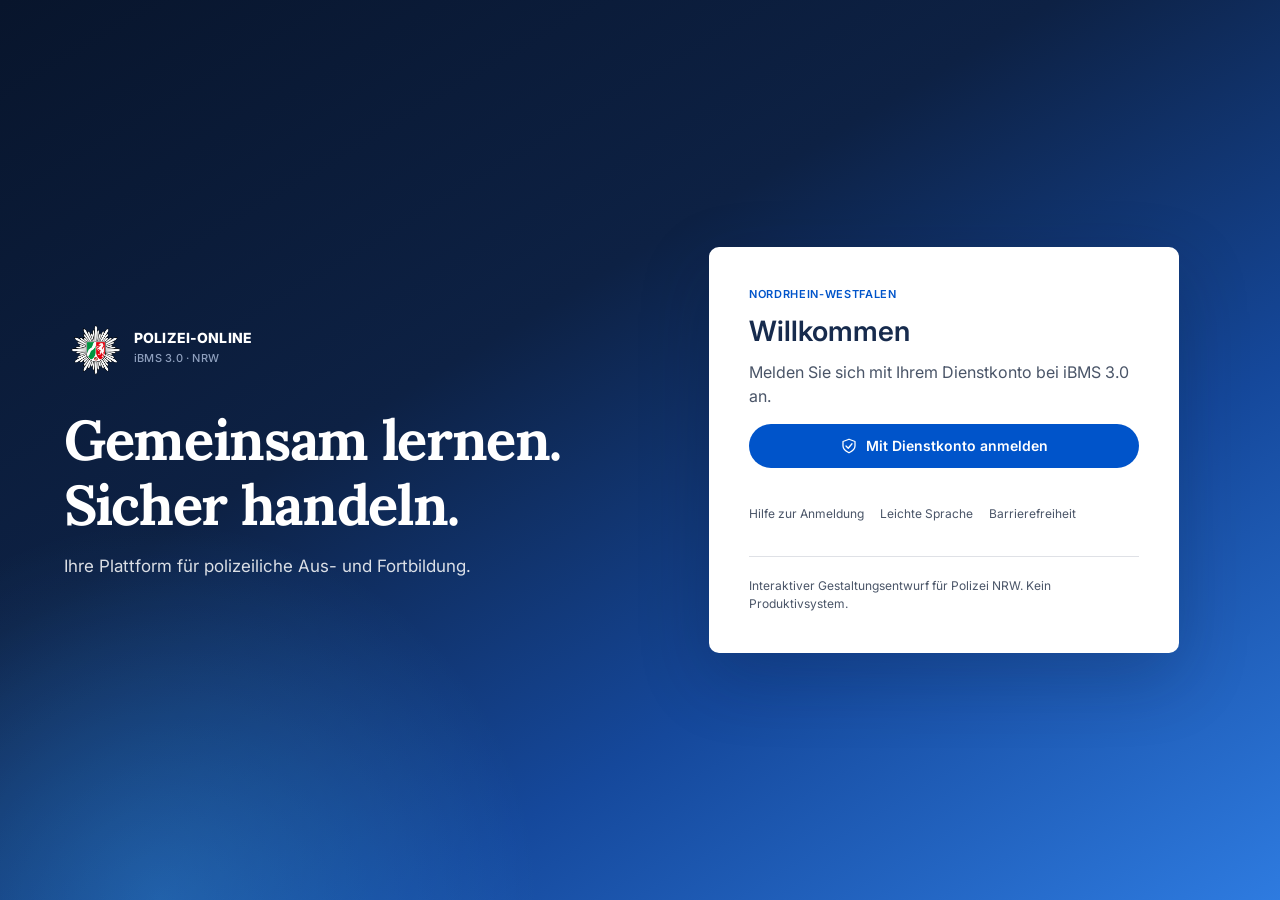
==== commit cdef8782: "feat: finalize iBMS NRW clickdummy v2" ====
--- a/src/index.html
+++ b/src/index.html
@@ -9,7 +9,7 @@
     <meta name="theme-color" content="#ebecf0" />
     <meta
       name="description"
-      content="iBMS 3.0 – interaktiver Gestaltungsentwurf für POLIZEI-ONLINE und LZPD NRW."
+      content="iBMS 3.0 – interaktiver Gestaltungsentwurf für POLIZEI-ONLINE der Polizei NRW."
     />
     <title>iBMS 3.0 · POLIZEI-ONLINE</title>
 
@@ -19,10 +19,7 @@
     <link rel="apple-touch-icon" href="assets/apple-touch-icon.png" />
     <meta name="apple-mobile-web-app-capable" content="yes" />
     <meta name="mobile-web-app-capable" content="yes" />
-    <meta
-      name="apple-mobile-web-app-status-bar-style"
-      content="default"
-    />
+    <meta name="apple-mobile-web-app-status-bar-style" content="default" />
     <meta name="apple-mobile-web-app-title" content="iBMS 3.0" />
 
     <link rel="preconnect" href="https://fonts.googleapis.com" />
@@ -38,6 +35,7 @@
     <link rel="stylesheet" href="css/04-components.css" />
     <link rel="stylesheet" href="css/05-responsive.css" />
     <link rel="stylesheet" href="css/06-mobile.css" />
+    <link rel="stylesheet" href="css/07-motion.css" />
   </head>
   <body>
     <a href="#main" class="skip">Zum Hauptinhalt springen</a>
@@ -50,7 +48,6 @@
     </dialog>
     <div class="toast" id="toast" role="status" aria-live="polite"></div>
 
-    <script src="js/00-i18n.js"></script>
     <script src="js/01-icons.js"></script>
     <script src="js/02-data.js"></script>
     <script src="js/03-state.js"></script>
--- a/src/css/01-tokens.css
+++ b/src/css/01-tokens.css
@@ -40,6 +40,9 @@
   --accent-surface: #0054ca; /* filled buttons and active nav */
   --accent-hover: #00449f;
   --accent-soft: #e8f0fd;
+  --accent-tint: #f0f6ff; /* resume band inside the hero */
+  --accent-tint-border: #cee0fa;
+  --accent-track: #d6e3f7; /* progress track on the tinted band */
   --info-surface: #e9eef6;
   --info-text: #23406e;
 
@@ -57,18 +60,15 @@
 
   /* --- radius --- */
   --radius-card: 10px;
+  --radius-band: 12px; /* bands nested inside a card */
   --radius-control: 8px;
   --radius-input: 8px;
   --radius-badge: 4px;
   --radius-pill: 999px;
 
   /* --- elevation --- */
-  --shadow-card:
-    0 8px 24px #08152c0f,
-    0 1px 2px #08152c0d;
-  --shadow-raised:
-    0 12px 28px #08152c1a,
-    0 2px 4px #08152c0f;
+  --shadow-card: 0 8px 24px #08152c0f, 0 1px 2px #08152c0d;
+  --shadow-raised: 0 12px 28px #08152c1a, 0 2px 4px #08152c0f;
   --shadow-overlay: 0 24px 70px #08152c3d;
 
   /* --- accent rules (3px gradient hairline on the top edge of a card) --- */
@@ -140,6 +140,12 @@
   --ease: cubic-bezier(0.2, 0.7, 0.3, 1);
   --fast: 0.14s var(--ease);
   --slow: 0.28s var(--ease);
+  /* Decelerating curve for things that enter, and a short overshoot for the
+     things that should feel physical (pill, heart, press states). */
+  --ease-out-soft: cubic-bezier(0.22, 0.61, 0.36, 1);
+  --ease-spring: cubic-bezier(0.34, 1.32, 0.52, 1);
+  --enter: 0.44s; /* duration of an enter animation */
+  --stagger: 40ms; /* delay step between siblings entering */
 
   font-family: var(--font-sans);
   color: var(--text-primary);
--- a/src/css/02-base.css
+++ b/src/css/02-base.css
@@ -42,8 +42,10 @@
   text-underline-offset: 3px;
   text-decoration-thickness: 1px;
 }
-a:hover {
-  color: var(--accent-hover);
+@media (hover: hover) {
+  a:hover {
+    color: var(--accent-hover);
+  }
 }
 img {
   max-width: 100%;
--- a/src/css/03-layout.css
+++ b/src/css/03-layout.css
@@ -119,9 +119,11 @@
     background var(--fast),
     color var(--fast);
 }
-.navlink:hover {
-  background: var(--sidebar-hover);
-  color: var(--text-on-dark);
+@media (hover: hover) {
+  .navlink:hover {
+    background: var(--sidebar-hover);
+    color: var(--text-on-dark);
+  }
 }
 .navlink[aria-current="page"] {
   background: var(--accent-surface);
@@ -189,17 +191,19 @@
   display: inline-flex;
   align-items: center;
   justify-content: center;
-  width: 40px;
-  height: 40px;
+  width: 44px;
+  height: 44px;
   border-radius: var(--radius-pill);
   color: var(--text-secondary);
   transition:
     background var(--fast),
     color var(--fast);
 }
-.iconbtn:hover {
-  background: var(--surface-page);
-  color: var(--text-primary);
+@media (hover: hover) {
+  .iconbtn:hover {
+    background: var(--surface-page);
+    color: var(--text-primary);
+  }
 }
 .iconbtn[data-badge]::after {
   content: attr(data-badge);
@@ -247,14 +251,32 @@
   color: var(--text-primary);
   font-size: 0.875rem;
   font-weight: 500;
+  min-height: 44px;
   transition: background var(--fast);
 }
-.profile:hover {
-  background: var(--surface-page);
+@media (hover: hover) {
+  .profile:hover {
+    background: var(--surface-page);
+  }
 }
 .mobile-menu,
 .mobile-brand {
   display: none;
+}
+.easy-language-link {
+  min-height: 44px;
+  padding: 0 var(--space-3);
+  border-radius: var(--radius-pill);
+  color: var(--chrome-text);
+  font-size: 0.8125rem;
+  font-weight: 600;
+  text-decoration: underline;
+  text-underline-offset: 3px;
+}
+@media (hover: hover) {
+  .easy-language-link:hover {
+    background: var(--chrome-hover);
+  }
 }
 
 /* ---------- content ---------- */
@@ -333,11 +355,14 @@
 .footer button {
   color: var(--chrome-text-muted);
   font-size: 0.75rem;
+  min-height: 44px;
   padding: 4px 0;
   border-radius: 4px;
 }
-.footer button:hover {
-  color: var(--chrome-text);
+@media (hover: hover) {
+  .footer button:hover {
+    color: var(--chrome-text);
+  }
 }
 
 /* ---------- chrome on navy ----------
@@ -346,9 +371,11 @@
 .topbar .iconbtn {
   color: var(--chrome-text-muted);
 }
-.topbar .iconbtn:hover {
-  background: var(--chrome-hover);
-  color: var(--chrome-text);
+@media (hover: hover) {
+  .topbar .iconbtn:hover {
+    background: var(--chrome-hover);
+    color: var(--chrome-text);
+  }
 }
 .topbar .topbar-divider {
   background: var(--chrome-line);
@@ -356,25 +383,20 @@
 .topbar .profile {
   color: var(--chrome-text);
 }
-.topbar .profile:hover {
-  background: var(--chrome-hover);
+@media (hover: hover) {
+  .topbar .profile:hover {
+    background: var(--chrome-hover);
+  }
 }
 .topbar .avatar {
   background: var(--chrome-fill);
   color: var(--chrome-text);
 }
-.topbar .rolepill select {
+.topbar .rolepill {
   background: var(--chrome-fill);
   border-color: var(--chrome-line);
   color: var(--chrome-text);
 }
-.topbar .rolepill select:hover {
-  border-color: #ffffff8a;
-  color: var(--chrome-text);
-}
-.topbar .rolepill .icon {
-  color: var(--chrome-text-muted);
-}
 .topbar :focus-visible,
 .footer :focus-visible {
   outline-color: var(--text-on-dark);
--- a/src/css/04-components.css
+++ b/src/css/04-components.css
@@ -18,48 +18,27 @@
   white-space: nowrap;
 }
 
-/* Context pill in the top bar doubles as the click-dummy role switch. */
+/* Context pill in the top bar: it names the tenant and the current view. */
 .rolepill {
-  position: relative;
   display: inline-flex;
   align-items: center;
-}
-.rolepill .icon {
-  position: absolute;
-  right: 10px;
-  pointer-events: none;
-  color: var(--text-tertiary);
-}
-/* Hidden copy of the selected label: it sets the pill width so the control
-   hugs the current option instead of the widest one in the list. */
-.rolepill-sizer {
-  padding: 6px 30px 6px 12px;
-  border: 1px solid transparent;
+  padding: 6px 12px;
+  border: 1px solid var(--border);
+  border-radius: var(--radius-pill);
+  background: var(--surface-page);
+  color: var(--text-secondary);
   font-size: 0.75rem;
   line-height: 1.34;
   white-space: nowrap;
-  visibility: hidden;
-}
-.rolepill select {
-  position: absolute;
-  inset: 0;
-  width: 100%;
-  appearance: none;
-  padding: 6px 30px 6px 12px;
-  border-radius: var(--radius-pill);
-  border: 1px solid var(--border);
-  background: var(--surface-page);
-  color: var(--text-secondary);
-  font-size: 0.75rem;
-  line-height: 1.34;
-  cursor: pointer;
-  transition:
-    border-color var(--fast),
-    color var(--fast);
-}
-.rolepill select:hover {
-  border-color: var(--border-strong);
-  color: var(--text-primary);
+}
+
+/* The click-dummy role switch, as the profile dialog shows it. The mobile
+   menu and the phone profile sheet restyle it for their dark and sheet
+   surfaces. */
+.demo-controls {
+  margin-top: var(--space-5);
+  padding-top: var(--space-5);
+  border-top: 1px solid var(--border);
 }
 
 /* ---------- buttons ---------- */
@@ -83,10 +62,12 @@
     box-shadow var(--fast),
     transform var(--fast);
 }
-.btn:hover {
-  background: var(--accent-hover);
-  color: #fff;
-  box-shadow: var(--shadow-raised);
+@media (hover: hover) {
+  .btn:hover {
+    background: var(--accent-hover);
+    color: #fff;
+    box-shadow: var(--shadow-raised);
+  }
 }
 .btn:active {
   transform: translateY(1px);
@@ -97,21 +78,25 @@
   color: var(--text-primary);
   border: 1px solid var(--border);
 }
-.btn.secondary:hover {
-  background: var(--surface-page);
-  color: var(--text-primary);
-  border-color: var(--border-strong);
-  box-shadow: none;
+@media (hover: hover) {
+  .btn.secondary:hover {
+    background: var(--surface-page);
+    color: var(--text-primary);
+    border-color: var(--border-strong);
+    box-shadow: none;
+  }
 }
 .btn.ghost {
   background: none;
   color: var(--accent-primary);
   padding: 12px 0;
 }
-.btn.ghost:hover {
-  background: none;
-  color: var(--accent-hover);
-  box-shadow: none;
+@media (hover: hover) {
+  .btn.ghost:hover {
+    background: none;
+    color: var(--accent-hover);
+    box-shadow: none;
+  }
 }
 .btn:disabled {
   background: var(--surface-page);
@@ -135,9 +120,15 @@
   text-decoration: none;
   transition: gap var(--fast);
 }
-.textlink:hover {
-  color: var(--accent-hover);
-  gap: 11px;
+a.textlink,
+button.textlink {
+  min-height: 44px;
+}
+@media (hover: hover) {
+  .textlink:hover {
+    color: var(--accent-hover);
+    gap: 11px;
+  }
 }
 .textlink .icon {
   width: 14px;
@@ -152,6 +143,7 @@
   gap: var(--space-3);
 }
 .chip {
+  min-height: 44px;
   padding: 8px 16px;
   border-radius: var(--radius-pill);
   border: 1px solid var(--border);
@@ -165,10 +157,12 @@
     color var(--fast),
     border-color var(--fast);
 }
-.chip:hover {
-  background: var(--accent-soft);
-  border-color: var(--accent-surface);
-  color: var(--accent-primary);
+@media (hover: hover) {
+  .chip:hover {
+    background: var(--accent-soft);
+    border-color: var(--accent-surface);
+    color: var(--accent-primary);
+  }
 }
 .chip[aria-pressed="true"] {
   background: var(--accent-surface);
@@ -292,15 +286,110 @@
 .hero-topline .eyebrow {
   margin: 0;
 }
-.hero-copy h1 {
-  margin-bottom: var(--space-3);
-}
-.hero-copy p {
-  color: var(--text-secondary);
-  font-size: 1rem;
+/* Resume band: the course the user is in the middle of, following the Figma
+   frame MAIN | WEITER LERNEN. Art on the left, progress in the middle, the
+   two ways on. */
+.hero-resume {
+  display: flex;
+  align-items: center;
+  gap: var(--space-6);
+  padding: var(--space-6);
+  background: var(--accent-tint);
+  border: 1px solid var(--accent-tint-border);
+  border-radius: var(--radius-band);
+}
+.resume-art {
+  display: flex;
+  flex-direction: column;
+  align-items: center;
+  justify-content: center;
+  gap: 2px;
+  width: 96px;
+  height: 96px;
+  flex-shrink: 0;
+  border-radius: var(--radius-card);
+  background: var(--art-a);
+  color: #fff;
+  text-align: center;
+}
+.resume-art strong {
+  font-size: 1.375rem;
+  font-weight: 600;
+  line-height: 1.28;
+}
+.resume-art span {
+  font-size: 0.6875rem;
+  line-height: 1.28;
+  color: #ffffffd9;
+}
+.resume-body {
+  flex: 1;
+  min-width: 0;
+  display: flex;
+  flex-direction: column;
+  gap: var(--space-2);
+}
+.resume-body > * {
   margin: 0;
-  max-width: 60ch;
-}
+}
+/* The band carries the page heading, one step down from the standalone h1. */
+.resume-body h1 {
+  font-size: 1.5rem;
+  line-height: 1.34;
+}
+.resume-body .progress {
+  width: 100%;
+  max-width: 420px;
+  height: 8px;
+  margin: 0;
+  background: var(--accent-track);
+}
+.resume-body .progress span {
+  background: var(--rule-blue);
+}
+.resume-meta {
+  font-size: 0.8125rem;
+  color: var(--text-secondary);
+}
+.resume-actions {
+  flex: none;
+  display: flex;
+  flex-direction: column;
+  align-items: center;
+  gap: var(--space-3);
+}
+.resume-actions .btn {
+  padding-inline: var(--space-7);
+}
+.resume-actions .textlink {
+  padding: 0;
+  font-size: 0.8125rem;
+  font-weight: 700;
+}
+
+/* Search and chips, under their own label. */
+.hero-discover {
+  display: flex;
+  flex-direction: column;
+  gap: var(--space-4);
+}
+.hero-discover .eyebrow {
+  margin: 0;
+}
+.discover-row {
+  display: flex;
+  align-items: center;
+  gap: var(--space-5);
+}
+.discover-row .home-search {
+  flex: none;
+  width: 400px;
+}
+.discover-row .chips {
+  flex: 1;
+  min-width: 0;
+}
+
 .hero hr {
   width: 100%;
   height: 1px;
@@ -349,8 +438,10 @@
   color: #fff;
   transition: background var(--fast);
 }
-.home-search button:hover {
-  background: var(--accent-hover);
+@media (hover: hover) {
+  .home-search button:hover {
+    background: var(--accent-hover);
+  }
 }
 
 /* Open task row inside the hero band. */
@@ -416,10 +507,12 @@
     box-shadow var(--fast),
     transform var(--fast);
 }
-a.stat:hover {
-  border-color: var(--accent-surface);
-  box-shadow: var(--shadow-raised);
-  transform: translateY(-2px);
+@media (hover: hover) {
+  a.stat:hover {
+    border-color: var(--accent-surface);
+    box-shadow: var(--shadow-raised);
+    transform: translateY(-2px);
+  }
 }
 /* Each figure in a row carries its own hue, left to right. */
 .stat::before,
@@ -471,6 +564,7 @@
 
 /* ---------- course cards ---------- */
 .course-card {
+  position: relative;
   display: flex;
   flex-direction: column;
   padding: 0;
@@ -480,13 +574,29 @@
     box-shadow var(--fast),
     transform var(--fast);
 }
-.course-card:hover {
+.course-card-link {
+  position: absolute;
+  inset: 0;
+  z-index: 2;
+  border-radius: inherit;
+}
+.course-card-link:focus-visible {
+  outline-offset: -4px;
+}
+.course-card:has(.course-card-link:focus-visible) {
   border-color: var(--accent-surface);
-  box-shadow: var(--shadow-raised);
-  transform: translateY(-2px);
+  box-shadow: 0 0 0 3px var(--accent-soft), var(--shadow-raised);
+}
+@media (hover: hover) {
+  .course-card:hover {
+    border-color: var(--accent-surface);
+    box-shadow: var(--shadow-raised);
+    transform: translateY(-2px);
+  }
 }
 .course-art {
   position: relative;
+  z-index: 3;
   height: 207px;
   display: flex;
   align-items: flex-end;
@@ -494,6 +604,7 @@
   overflow: hidden;
   background: var(--art-a);
   isolation: isolate;
+  pointer-events: none;
 }
 .course-art[data-module="Einsatztraining"] {
   background: var(--art-c);
@@ -554,11 +665,12 @@
   position: absolute;
   top: var(--space-3);
   right: var(--space-3);
-  z-index: 2;
+  z-index: 3;
+  pointer-events: auto;
   display: grid;
   place-items: center;
-  width: 40px;
-  height: 40px;
+  width: 44px;
+  height: 44px;
   border-radius: var(--radius-pill);
   color: var(--text-primary);
   background: #ffffffe6;
@@ -572,9 +684,11 @@
     background var(--fast),
     transform var(--fast);
 }
-.favmark:hover {
-  background: #fff;
-  transform: scale(1.06);
+@media (hover: hover) {
+  .favmark:hover {
+    background: #fff;
+    transform: scale(1.06);
+  }
 }
 .favmark:active {
   transform: scale(0.94);
@@ -592,10 +706,12 @@
   border-color: var(--accent-surface);
   background: var(--accent-soft);
 }
-.favtoggle.on:hover {
-  background: var(--accent-soft);
-  color: var(--accent-hover);
-  border-color: var(--accent-hover);
+@media (hover: hover) {
+  .favtoggle.on:hover {
+    background: var(--accent-soft);
+    color: var(--accent-hover);
+    border-color: var(--accent-hover);
+  }
 }
 .emptyicon {
   margin: 0 auto var(--space-4);
@@ -632,6 +748,286 @@
   font-weight: 700;
   padding: 0;
 }
+
+/* Editorially prepared simple-language overview. The regular dialog and
+   typography stay intact; only the four topics receive clear separation. */
+.easy-language-content {
+  display: grid;
+  gap: var(--space-5);
+}
+.easy-language-content > p {
+  margin-bottom: 0;
+}
+.easy-language-content section {
+  padding-top: var(--space-4);
+  border-top: 1px solid var(--border);
+}
+.easy-language-content section h3 {
+  margin-bottom: var(--space-2);
+}
+.easy-language-content section p {
+  margin-bottom: var(--space-2);
+}
+.easy-language-content .textlink {
+  min-height: 44px;
+}
+
+/* ---------- admin planning ---------- */
+.planning-stats {
+  gap: var(--space-5);
+}
+.planning-stat {
+  display: flex;
+  align-items: center;
+  gap: var(--space-4);
+  min-height: 116px;
+  text-align: left;
+}
+.planning-stat > div {
+  display: grid;
+  gap: 2px;
+}
+.planning-stat span:not(.iconbox) {
+  color: var(--text-secondary);
+  font-size: 0.875rem;
+}
+.planning-stat strong {
+  font-size: 1.75rem;
+  line-height: 1.15;
+}
+.planning-stat small {
+  color: var(--text-secondary);
+}
+.iconbox.cyan {
+  color: #008a9b;
+  background: #dff7f8;
+}
+.iconbox.red {
+  color: #d21f2b;
+  background: #ffe6e8;
+}
+.planning-stat-alert {
+  cursor: pointer;
+}
+.planning-stat-alert strong,
+.planning-stat-alert small {
+  color: #c31e29;
+}
+.planning-layout {
+  display: grid;
+  grid-template-columns: minmax(0, 1fr) 322px;
+  gap: var(--space-5);
+  align-items: start;
+}
+.planning-calendar {
+  min-width: 0;
+  padding: var(--space-5);
+}
+.planning-calendar-head {
+  display: flex;
+  align-items: center;
+  justify-content: space-between;
+  gap: var(--space-4);
+  margin-bottom: var(--space-5);
+}
+.planning-calendar-head h2,
+.planning-calendar-head p {
+  margin: 0;
+}
+.planning-calendar-head p {
+  color: var(--text-secondary);
+  margin-top: 3px;
+}
+.planning-controls {
+  display: flex;
+  align-items: center;
+  gap: var(--space-2);
+  flex-wrap: wrap;
+  justify-content: flex-end;
+}
+.planning-controls .iconbtn {
+  border: 1px solid var(--border);
+}
+.planning-range {
+  display: inline-flex;
+  align-items: center;
+  gap: var(--space-2);
+  min-height: 44px;
+  padding: 0 14px;
+  border: 1px solid var(--border);
+  border-radius: var(--radius-control);
+  color: var(--text-primary);
+  background: var(--surface-card);
+}
+.planning-body {
+  display: grid;
+  grid-template-columns: 160px minmax(0, 1fr);
+  gap: var(--space-3);
+  min-width: 0;
+}
+.planning-filters {
+  padding: var(--space-4) 0;
+  border: 1px solid var(--border);
+  border-radius: var(--radius-control);
+}
+.planning-filters h3 {
+  padding: 0 var(--space-4);
+  font-size: 0.9375rem;
+}
+.planning-filters .checkline {
+  min-width: 0;
+  padding: 7px var(--space-4);
+}
+.planning-filters .checkline span {
+  min-width: 0;
+  display: flex;
+  align-items: center;
+  gap: var(--space-2);
+  color: var(--text-secondary);
+  font-size: 0.875rem;
+  line-height: 1.25;
+  overflow-wrap: anywhere;
+}
+.planning-filters .checkline span .icon {
+  flex: 0 0 auto;
+}
+.planning-filters hr {
+  border: 0;
+  border-top: 1px solid var(--border);
+  margin: var(--space-3) var(--space-4) var(--space-4);
+}
+.planning-filters select {
+  width: calc(100% - 32px);
+  min-height: 44px;
+  margin: 0 var(--space-4);
+  padding: 0 10px;
+  border: 1px solid var(--border);
+  border-radius: var(--radius-control);
+  background: var(--surface-card);
+}
+.planning-grid {
+  display: grid;
+  grid-template-columns: 115px repeat(5, minmax(0, 1fr));
+  grid-auto-rows: minmax(92px, auto);
+  min-width: 0;
+  overflow: hidden;
+  border: 1px solid var(--border);
+  border-radius: var(--radius-control);
+}
+.planning-corner,
+.planning-day,
+.planning-resource,
+.planning-cell {
+  border-right: 1px solid var(--border);
+  border-bottom: 1px solid var(--border);
+}
+.planning-day {
+  display: grid;
+  place-content: center;
+  gap: 2px;
+  text-align: center;
+  color: var(--text-primary);
+  font-size: 0.75rem;
+}
+.planning-day span {
+  color: var(--text-secondary);
+  font-size: 0.6875rem;
+}
+.planning-resource {
+  display: flex;
+  align-items: center;
+  gap: var(--space-2);
+  padding: var(--space-3);
+  background: var(--surface-sunken);
+}
+.planning-resource .iconbox {
+  width: 30px;
+  height: 30px;
+}
+.planning-resource strong,
+.planning-resource small {
+  display: block;
+}
+.planning-resource strong {
+  font-size: 0.875rem;
+}
+.planning-resource small {
+  margin-top: 2px;
+  color: var(--text-secondary);
+  font-size: 0.6875rem;
+}
+.planning-cell {
+  min-width: 0;
+  padding: 5px;
+  background: var(--surface-card);
+}
+.planning-cell:focus-visible,
+.planning-cell.drop-target {
+  outline: 3px solid var(--accent-primary);
+  outline-offset: -3px;
+  background: var(--accent-soft);
+}
+.planning-event {
+  position: relative;
+  display: flex;
+  flex-direction: column;
+  align-items: flex-start;
+  justify-content: center;
+  gap: 2px;
+  width: 100%;
+  min-width: 0;
+  min-height: 72px;
+  padding: 8px 10px;
+  border-radius: var(--radius-control);
+  text-align: left;
+  overflow: hidden;
+  color: var(--text-primary);
+  background: #dfeeff;
+  border: 1px solid transparent;
+  cursor: grab;
+}
+.planning-event:active,
+.planning-event.dragging {
+  cursor: grabbing;
+  opacity: 0.65;
+}
+.planning-event:hover,
+.planning-event:focus-visible {
+  border-color: var(--accent-primary);
+}
+.planning-event strong { font-size: 0.8125rem; }
+.planning-event span { font-size: 0.75rem; }
+.planning-event small { display: flex; align-items: center; gap: 3px; font-size: 0.625rem; }
+.planning-event.blue { background: #dcecff; }
+.planning-event.green { background: #dff5e4; }
+.planning-event.purple { background: #ebe4ff; }
+.planning-event.red { background: #ffdadd; color: #b41f29; }
+.planning-alert { position: absolute; top: 8px; right: 8px; color: #d21f2b; }
+.planning-alert .icon { width: 16px; height: 16px; }
+.planning-conflicts { padding: 0; overflow: hidden; }
+.planning-conflict-head {
+  display: flex;
+  align-items: center;
+  gap: var(--space-3);
+  width: 100%;
+  min-height: 72px;
+  padding: var(--space-4);
+  color: #b41f29;
+  background: #fff0f1;
+  text-align: left;
+}
+.planning-conflict-head strong { flex: 1; }
+.planning-conflict-body { padding: var(--space-5); }
+.planning-conflict-body h3 { font-size: 1rem; }
+.planning-conflict-body p { color: var(--text-secondary); font-size: 0.875rem; line-height: 1.45; }
+.planning-conflict-card { display: grid; gap: 4px; padding: var(--space-4); margin: var(--space-4) 0 var(--space-5); border-left: 4px solid #ef3b47; border-radius: var(--radius-control); background: #fff0f1; }
+.planning-conflict-card strong { color: #b41f29; }
+.planning-conflict-card span,
+.planning-conflict-card small { color: var(--text-secondary); font-size: 0.75rem; }
+.planning-conflict-card small { display: flex; gap: var(--space-2); align-items: center; }
+.planning-suggestion { display: flex; align-items: center; gap: var(--space-3); width: 100%; min-height: 44px; margin: var(--space-2) 0; padding: 0 var(--space-3); border: 1px solid var(--border); border-radius: var(--radius-control); color: var(--text-primary); text-align: left; }
+.planning-suggestion:hover { border-color: var(--accent-primary); color: var(--accent-primary); }
+.planning-conflict-body > .textlink { margin-top: var(--space-3); }
 
 /* ---------- news / appointment panels ---------- */
 .rule {
@@ -683,6 +1079,7 @@
   padding-bottom: 2px;
 }
 .tab {
+  min-height: 44px;
   padding: 8px 16px;
   border-radius: var(--radius-pill);
   border: 1px solid transparent;
@@ -694,9 +1091,11 @@
     background var(--fast),
     color var(--fast);
 }
-.tab:hover {
-  background: var(--surface-card);
-  color: var(--text-primary);
+@media (hover: hover) {
+  .tab:hover {
+    background: var(--surface-card);
+    color: var(--text-primary);
+  }
 }
 .tab[aria-current="true"] {
   background: var(--accent-surface);
@@ -856,10 +1255,12 @@
     border-color var(--fast),
     box-shadow var(--fast);
 }
-.field input:hover,
-.field select:hover,
-.field textarea:hover {
-  border-color: var(--border-strong);
+@media (hover: hover) {
+  .field input:hover,
+  .field select:hover,
+  .field textarea:hover {
+    border-color: var(--border-strong);
+  }
 }
 .field input:focus,
 .field select:focus,
@@ -939,8 +1340,10 @@
 tbody tr:last-child td {
   border-bottom: 0;
 }
-tbody tr:hover {
-  background: var(--surface-sunken);
+@media (hover: hover) {
+  tbody tr:hover {
+    background: var(--surface-sunken);
+  }
 }
 td strong {
   display: block;
@@ -951,6 +1354,9 @@
 }
 td .textlink {
   font-size: 0.8125rem;
+}
+.certificate-download {
+  margin-left: var(--space-3);
 }
 td .avatar {
   width: 32px;
@@ -1039,8 +1445,10 @@
   font-size: 0.8125rem;
   transition: background var(--fast);
 }
-.pathstep:hover {
-  background: var(--surface-sunken);
+@media (hover: hover) {
+  .pathstep:hover {
+    background: var(--surface-sunken);
+  }
 }
 .pathstep strong {
   display: block;
@@ -1137,6 +1545,7 @@
   border-bottom: 0;
 }
 .faq summary {
+  min-height: 44px;
   cursor: pointer;
   font-weight: 600;
   font-size: 0.9375rem;
@@ -1176,8 +1585,10 @@
   font-size: 0.875rem;
   transition: background var(--fast);
 }
-.reportnav button:hover {
-  background: var(--surface-sunken);
+@media (hover: hover) {
+  .reportnav button:hover {
+    background: var(--surface-sunken);
+  }
 }
 .reportnav button[aria-current="true"] {
   background: var(--accent-soft);
@@ -1335,13 +1746,16 @@
   margin-top: var(--space-6);
 }
 .login-footer > button {
+  min-height: 44px;
   font-size: 0.75rem;
   color: var(--text-secondary);
   padding: 4px 0;
   border-radius: 4px;
 }
-.login-footer > button:hover {
-  color: var(--accent-primary);
+@media (hover: hover) {
+  .login-footer > button:hover {
+    color: var(--accent-primary);
+  }
 }
 .login-note {
   margin: var(--space-5) 0 0;
@@ -1411,28 +1825,42 @@
 .mobile-nav-dialog .iconbtn {
   color: var(--text-on-dark-muted);
 }
-.mobile-nav-dialog .iconbtn:hover {
-  background: var(--sidebar-hover);
-  color: #fff;
+@media (hover: hover) {
+  .mobile-nav-dialog .iconbtn:hover {
+    background: var(--sidebar-hover);
+    color: #fff;
+  }
 }
 .menu-links {
   display: grid;
   gap: var(--space-1);
 }
-.menu-links a {
+/* The list carries links and, for the notices that open a dialog, buttons;
+   both are the same row. */
+.menu-links a,
+.menu-links button {
   display: flex;
   gap: var(--space-3);
   align-items: center;
+  width: 100%;
   min-height: 46px;
   padding: 12px 14px;
+  border: 0;
   border-radius: var(--radius-control);
+  background: none;
   color: var(--text-on-dark-muted);
   text-decoration: none;
+  text-align: left;
+  font: inherit;
   font-size: 0.9375rem;
-}
-.menu-links a:hover {
-  background: var(--sidebar-hover);
-  color: #fff;
+  cursor: pointer;
+}
+@media (hover: hover) {
+  .menu-links a:hover,
+  .menu-links button:hover {
+    background: var(--sidebar-hover);
+    color: #fff;
+  }
 }
 .menu-links a[aria-current="page"] {
   background: var(--accent-surface);
--- a/src/css/05-responsive.css
+++ b/src/css/05-responsive.css
@@ -23,6 +23,34 @@
   .hero {
     padding: var(--space-7);
   }
+  /* Below this width the band's three columns crowd each other, so they
+     become one: art, progress, then the way on across the full width. */
+  .hero-resume {
+    flex-direction: column;
+    align-items: stretch;
+    gap: var(--space-4);
+    padding: var(--space-5);
+  }
+  .resume-actions {
+    align-items: stretch;
+  }
+  .resume-actions .btn {
+    width: 100%;
+  }
+  .resume-actions .textlink {
+    align-self: center;
+  }
+  /* Side by side the chips would squeeze the search out of shape, so below
+     this width they drop under it. */
+  .discover-row {
+    flex-direction: column;
+    align-items: stretch;
+    gap: var(--space-4);
+  }
+  .discover-row .home-search {
+    width: 100%;
+    max-width: 480px;
+  }
   .grid.three,
   .grid.split {
     grid-template-columns: repeat(2, minmax(0, 1fr));
@@ -39,6 +67,9 @@
     grid-auto-columns: 1fr;
   }
   .detailgrid {
+    grid-template-columns: 1fr;
+  }
+  .planning-layout {
     grid-template-columns: 1fr;
   }
   .profile span:last-child {
@@ -239,6 +270,30 @@
   }
   .factlist div {
     gap: var(--space-4);
+  }
+  .planning-calendar-head {
+    align-items: flex-start;
+    flex-direction: column;
+  }
+  .planning-controls {
+    width: 100%;
+    justify-content: flex-start;
+  }
+  .planning-body {
+    grid-template-columns: 1fr;
+  }
+  .planning-filters {
+    display: grid;
+    grid-template-columns: repeat(2, minmax(0, 1fr));
+  }
+  .planning-filters h3,
+  .planning-filters hr,
+  .planning-filters select {
+    grid-column: 1 / -1;
+  }
+  .planning-grid {
+    min-width: 665px;
+    overflow-x: auto;
   }
   .dialog-head {
     padding: var(--space-5) var(--space-5) var(--space-2);
--- a/src/css/06-mobile.css
+++ b/src/css/06-mobile.css
@@ -10,12 +10,17 @@
 /* ---------- shell ---------- */
 .shell.phone {
   display: block;
+  width: 100%;
+  max-width: 100vw;
+  overflow-x: clip;
   background: var(--surface-page);
   /* Room for the home indicator and the floating tab bar above it. */
   --tabbar-height: 78px;
 }
 .shell.phone .workspace {
   margin-left: 0;
+  min-width: 0;
+  width: 100%;
   min-height: 100vh;
 }
 /* One gutter for the whole phone shell; the elements that run edge to edge
@@ -24,6 +29,7 @@
   padding: 0 var(--space-5) var(--space-6);
   gap: var(--space-5);
   max-width: none;
+  min-width: 0;
 }
 .shell.phone .pagehead {
   gap: var(--space-2);
@@ -39,12 +45,13 @@
   flex-direction: column;
   gap: 6px;
   padding: calc(env(safe-area-inset-top, 0px) + 10px) 16px 8px 20px;
+  min-width: 0;
 }
 .mobilehead-actions {
   display: flex;
   gap: 10px;
   align-items: center;
-  min-height: 36px;
+  min-height: 44px;
 }
 .mobilehead-spacer {
   flex: 1;
@@ -53,7 +60,7 @@
    the label the way an iOS navigation bar shows one. */
 .glassbtn.backbtn {
   width: auto;
-  height: 36px;
+  min-height: 44px;
   display: inline-flex;
   align-items: center;
   gap: 2px;
@@ -91,8 +98,8 @@
    the soft drop shadow the kit uses. */
 .glassbtn {
   position: relative;
-  width: 36px;
-  height: 36px;
+  width: 44px;
+  height: 44px;
   flex-shrink: 0;
   display: grid;
   place-items: center;
@@ -135,8 +142,8 @@
 }
 
 .avatarbtn {
-  width: 34px;
-  height: 34px;
+  width: 44px;
+  height: 44px;
   padding: 0;
   border: 0;
   background: none;
@@ -155,6 +162,18 @@
   font-size: 0.8125rem;
   font-weight: 600;
   line-height: 16px;
+}
+.mobile-easy-language {
+  min-height: 44px;
+  padding: 0 8px;
+  border-radius: var(--radius-pill);
+  color: var(--accent-primary);
+  font-size: 0.75rem;
+  font-weight: 700;
+  white-space: nowrap;
+}
+.mobile-easy-language:active {
+  background: var(--accent-soft);
 }
 .avatarbtn:active {
   transform: scale(0.94);
@@ -194,6 +213,27 @@
   gap: 10px;
   padding: var(--space-5) 0 6px;
 }
+.shell.phone .mobile-home-hero {
+  margin-top: var(--space-3);
+  min-width: 0;
+  max-width: 100%;
+}
+.shell.phone .mobile-home-hero > *,
+.shell.phone .mobile-home-hero .hero-discover,
+.shell.phone .mobile-home-hero .discover-row,
+.shell.phone .mobile-home-hero .hero-resume,
+.shell.phone .mobile-home-hero .resume-body {
+  min-width: 0;
+}
+.shell.phone .mobile-home-hero .resume-art {
+  width: 80px;
+  height: 80px;
+}
+.shell.phone .mobile-home-hero .resume-body h2 {
+  margin: 0;
+  font-size: 1.25rem;
+  line-height: 1.35;
+}
 .shell.phone .home-search {
   height: 46px;
   gap: var(--space-2);
@@ -276,9 +316,17 @@
 .rail::-webkit-scrollbar {
   display: none;
 }
+/* One card plus a slice of the next, whatever the device is: the gutter is
+   subtracted so the peek stays the same fraction of the screen rather than
+   growing on a large phone and swallowing the next card on a small one. */
 .rail > .course-card {
-  flex: 0 0 288px;
-  width: 288px;
+  --rail-peek: 52px;
+  flex: 0 0 auto;
+  width: clamp(
+    240px,
+    calc(100vw - var(--space-5) * 2 - var(--rail-peek)),
+    340px
+  );
   margin: 0;
   padding: 0;
   scroll-snap-align: start;
@@ -294,6 +342,14 @@
   height: 171px;
   flex-shrink: 0;
   padding: var(--space-3);
+}
+/* The decorative glow reaches past the art, so `overflow: hidden` leaves the
+   box scrollable: pressing the heart inside it makes the browser scroll the
+   artwork sideways to bring the button into view. On the phone the card is
+   not re-rendered afterwards, so that shift would stay. `clip` hides the same
+   overflow without making a scroll container. */
+.shell.phone .course-art {
+  overflow: clip;
 }
 .rail .course-body {
   padding: 12px 14px 14px;
@@ -472,8 +528,24 @@
 .rail .favmark {
   top: var(--space-2);
   right: var(--space-2);
-  width: 36px;
-  height: 36px;
+  width: 44px;
+  height: 44px;
+}
+
+@media (max-width: 390px) {
+  .mobilehead {
+    padding-inline: 12px;
+  }
+  .mobilehead-actions {
+    gap: 6px;
+  }
+  .mobile-easy-language {
+    padding-inline: 4px;
+    font-size: 0.6875rem;
+  }
+  .shell.phone .mobile-home-hero {
+    padding: var(--space-4);
+  }
 }
 
 /* ---------- profile sheet ---------- */
@@ -484,13 +556,17 @@
   border-top: 1px solid var(--border);
   padding-top: var(--space-2);
 }
-.profile-sheet .menu-links a {
+.profile-sheet .menu-links a,
+.profile-sheet .menu-links button {
   color: var(--text-primary);
   font-weight: 500;
 }
-.profile-sheet .menu-links a:hover {
-  background: var(--surface-sunken);
-  color: var(--accent-primary);
+@media (hover: hover) {
+  .profile-sheet .menu-links a:hover,
+  .profile-sheet .menu-links button:hover {
+    background: var(--surface-sunken);
+    color: var(--accent-primary);
+  }
 }
 .profile-sheet .demo-controls {
   display: grid;
@@ -517,6 +593,28 @@
   font-size: 0.875rem;
 }
 
+/* ---------- toast ---------- */
+/* On the phone the toast is a Dynamic-Island-style capsule that drops in at
+   the top. The bottom of the screen belongs to the floating tab bar, which
+   the old bottom placement covered. The toast lives outside `.shell.phone`,
+   so it is the breakpoint that scopes it and not the shell class. */
+@media (max-width: 900px) {
+  .toast {
+    /* Clear of the accessory row: the glass buttons under it stay usable
+       while the capsule is on screen. */
+    top: calc(env(safe-area-inset-top, 0px) + 54px);
+    bottom: auto;
+    width: max-content;
+    max-width: calc(100% - 40px);
+    padding: 11px 20px;
+    text-align: center;
+    font-size: 0.8125rem;
+    line-height: 18px;
+    font-weight: 500;
+    z-index: 80;
+  }
+}
+
 /* ---------- installed app ---------- */
 @media (display-mode: standalone) {
   body {
@@ -534,7 +632,9 @@
 
 /* The glass layers are decoration: without backdrop-filter they fall back to
    an opaque surface rather than an unreadable translucent one. */
-@supports not ((backdrop-filter: blur(1px)) or (-webkit-backdrop-filter: blur(1px))) {
+@supports not (
+  (backdrop-filter: blur(1px)) or (-webkit-backdrop-filter: blur(1px))
+) {
   .glassbtn,
   .glassbar,
   .tabbar-glass,
--- a/src/css/07-motion.css
+++ b/src/css/07-motion.css
@@ -0,0 +1,614 @@
+/* 07-motion.css
+   The motion layer. Everything here is decoration on top of a layout that
+   already works without it: no rule may move an element into place, only
+   describe how it gets there.
+
+   Two kinds of motion live here:
+   - Enter motion, played once when a route is drawn. It is gated behind
+     `#app.enter`, which 07-render.js sets only when the route actually
+     changed, so a re-render after a filter or a heart click does not make the
+     whole page flicker back in.
+   - Reaction motion: hover, press, focus and state changes on single
+     controls.
+
+   The reduced-motion block in 05-responsive.css disables every animation and
+   transition in the stylesheet with `!important`, so nothing here needs to be
+   repeated per rule. Because of that, no element may rest at `opacity: 0` or
+   be offset by a base transform - the resting state is always the final one
+   and the keyframes only describe where it came from.
+*/
+
+/* ---------- keyframes ---------- */
+@keyframes enter-up {
+  from {
+    opacity: 0;
+    transform: translateY(12px);
+  }
+}
+@keyframes enter-pop {
+  from {
+    opacity: 0;
+    transform: translateY(14px) scale(0.985);
+  }
+}
+@keyframes enter-fade {
+  from {
+    opacity: 0;
+  }
+}
+@keyframes enter-left {
+  from {
+    opacity: 0;
+    transform: translateX(-10px);
+  }
+}
+@keyframes enter-scale {
+  from {
+    opacity: 0;
+    transform: scale(0.96);
+  }
+}
+/* Bars and progress fills grow out of their own left edge; the width itself
+   stays the inline value, only the scale is animated. */
+@keyframes bar-grow {
+  from {
+    transform: scaleX(0);
+  }
+}
+@keyframes heart-pop {
+  0% {
+    transform: scale(1);
+  }
+  35% {
+    transform: scale(1.3);
+  }
+  62% {
+    transform: scale(0.92);
+  }
+  100% {
+    transform: scale(1);
+  }
+}
+/* Ring that flies off the heart chip when a course is marked. */
+@keyframes heart-ring {
+  from {
+    opacity: 0.5;
+    transform: scale(0.7);
+  }
+  to {
+    opacity: 0;
+    transform: scale(1.9);
+  }
+}
+@keyframes dialog-in {
+  from {
+    opacity: 0;
+    transform: translateY(16px) scale(0.97);
+  }
+}
+@keyframes sheet-in {
+  from {
+    transform: translateX(100%);
+  }
+}
+@keyframes backdrop-in {
+  from {
+    opacity: 0;
+  }
+}
+@keyframes toast-out {
+  to {
+    opacity: 0;
+    transform: translate(-50%, 10px);
+  }
+}
+@keyframes badge-pop {
+  from {
+    transform: translate(11px, -11px) scale(0);
+  }
+}
+@keyframes count-pop {
+  from {
+    transform: scale(0.4);
+  }
+}
+@keyframes glow-drift {
+  from {
+    transform: translate3d(0, 0, 0);
+  }
+  to {
+    transform: translate3d(14px, -10px, 0);
+  }
+}
+
+/* ---------- route enter ----------
+   Blocks of a page come in from below, one step behind the one above them.
+   The cap at ten keeps the last block on a long page from waiting half a
+   second; everything past it shares the same delay. */
+#app.enter .main > * {
+  animation: enter-up var(--enter) var(--ease-out-soft) both;
+}
+#app.enter .main > :nth-child(1) {
+  animation-delay: 0ms;
+}
+#app.enter .main > :nth-child(2) {
+  animation-delay: calc(1 * var(--stagger));
+}
+#app.enter .main > :nth-child(3) {
+  animation-delay: calc(2 * var(--stagger));
+}
+#app.enter .main > :nth-child(4) {
+  animation-delay: calc(3 * var(--stagger));
+}
+#app.enter .main > :nth-child(5) {
+  animation-delay: calc(4 * var(--stagger));
+}
+#app.enter .main > :nth-child(6) {
+  animation-delay: calc(5 * var(--stagger));
+}
+#app.enter .main > :nth-child(n + 7) {
+  animation-delay: calc(6 * var(--stagger));
+}
+
+/* Cards inside a block come in behind their block, left to right. */
+#app.enter .grid > .stat,
+#app.enter .grid > .course-card,
+#app.enter .rail > .course-card {
+  animation: enter-pop var(--enter) var(--ease-out-soft) both;
+}
+#app.enter .grid > :nth-child(2),
+#app.enter .rail > :nth-child(2) {
+  animation-delay: 60ms;
+}
+#app.enter .grid > :nth-child(3),
+#app.enter .rail > :nth-child(3) {
+  animation-delay: 120ms;
+}
+#app.enter .grid > :nth-child(4),
+#app.enter .rail > :nth-child(4) {
+  animation-delay: 180ms;
+}
+#app.enter .grid > :nth-child(n + 5),
+#app.enter .rail > :nth-child(n + 5) {
+  animation-delay: 220ms;
+}
+
+/* Rows inside a panel: table body, appointments, news, lessons and the
+   chart. Short and faint - a row is not a card. */
+#app.enter tbody tr,
+#app.enter .event,
+#app.enter .newsrow,
+#app.enter .lesson,
+#app.enter .chartrow {
+  animation: enter-fade 0.34s var(--ease-out-soft) both;
+}
+#app.enter tbody tr:nth-child(2),
+#app.enter .event:nth-child(2),
+#app.enter .chartrow:nth-child(2) {
+  animation-delay: 40ms;
+}
+#app.enter tbody tr:nth-child(3),
+#app.enter .event:nth-child(3),
+#app.enter .chartrow:nth-child(3) {
+  animation-delay: 80ms;
+}
+#app.enter tbody tr:nth-child(4),
+#app.enter .event:nth-child(4),
+#app.enter .chartrow:nth-child(4) {
+  animation-delay: 120ms;
+}
+#app.enter tbody tr:nth-child(n + 5),
+#app.enter .event:nth-child(n + 5),
+#app.enter .chartrow:nth-child(n + 5) {
+  animation-delay: 160ms;
+}
+
+/* The rail of the sidebar builds itself top down - once, when the app is
+   entered. It is mounted with the shell and then stays on screen, so it is
+   part of arriving at the app and not of opening a tab; the class is put on
+   the rail itself by 07-render.js when the shell is mounted. */
+.sidenav.enter .navlink {
+  animation: enter-left 0.36s var(--ease-out-soft) both;
+}
+.sidenav.enter .navlink:nth-child(2) {
+  animation-delay: 30ms;
+}
+.sidenav.enter .navlink:nth-child(3) {
+  animation-delay: 60ms;
+}
+.sidenav.enter .navlink:nth-child(4) {
+  animation-delay: 90ms;
+}
+.sidenav.enter .navlink:nth-child(5) {
+  animation-delay: 120ms;
+}
+.sidenav.enter .navlink:nth-child(n + 6) {
+  animation-delay: 150ms;
+}
+
+/* The phone shell has no sidebar; its large title carries the entrance. */
+#app.enter .mobilehead-title {
+  animation: enter-up 0.4s var(--ease-out-soft) both;
+}
+
+/* ---------- login ---------- */
+.login-brand {
+  animation: enter-up 0.6s var(--ease-out-soft) both;
+}
+.login-card {
+  animation: enter-pop 0.6s var(--ease-out-soft) 0.1s both;
+}
+.login-card .field:nth-of-type(1) {
+  animation: enter-fade 0.5s var(--ease-out-soft) 0.28s both;
+}
+.login-card .field:nth-of-type(2) {
+  animation: enter-fade 0.5s var(--ease-out-soft) 0.36s both;
+}
+
+/* ---------- bars and meters ---------- */
+.progress span,
+.bar {
+  transform-origin: left center;
+  animation: bar-grow 0.72s var(--ease-out-soft) 0.1s both;
+}
+
+/* ---------- buttons ---------- */
+.btn {
+  transition:
+    background var(--fast),
+    box-shadow var(--fast),
+    transform 0.18s var(--ease-spring);
+}
+@media (hover: hover) {
+  .btn:hover {
+    transform: translateY(-1px);
+  }
+}
+/* Press wins over hover: the button goes under the finger, not above it. */
+.btn:active {
+  transform: translateY(0) scale(0.97);
+  box-shadow: none;
+}
+.btn:disabled {
+  transform: none;
+}
+@media (hover: hover) {
+  .btn:disabled:hover {
+    transform: none;
+  }
+}
+/* An arrow on a button leans towards where it is going. */
+.btn .icon {
+  transition: transform 0.22s var(--ease-spring);
+}
+@media (hover: hover) {
+  .btn:hover .icon {
+    transform: translateX(3px);
+  }
+  .btn.ghost:hover {
+    transform: none;
+  }
+  .btn.ghost:hover .icon {
+    transform: translateX(3px);
+  }
+}
+
+.textlink .icon {
+  transition: transform 0.22s var(--ease-spring);
+}
+@media (hover: hover) {
+  .textlink:hover .icon {
+    transform: translateX(2px);
+  }
+}
+
+.chip {
+  transition:
+    background var(--fast),
+    color var(--fast),
+    border-color var(--fast),
+    transform 0.18s var(--ease-spring);
+}
+@media (hover: hover) {
+  .chip:hover {
+    transform: translateY(-1px);
+  }
+}
+.chip:active {
+  transform: scale(0.96);
+}
+
+.tab {
+  transition:
+    background var(--fast),
+    color var(--fast),
+    transform 0.18s var(--ease-spring);
+}
+.tab:active {
+  transform: scale(0.96);
+}
+
+.iconbtn {
+  transition:
+    background var(--fast),
+    color var(--fast),
+    transform 0.18s var(--ease-spring);
+}
+.iconbtn:active {
+  transform: scale(0.9);
+}
+.iconbtn[data-badge]::after {
+  animation: badge-pop 0.42s var(--ease-spring) 0.2s both;
+}
+
+.profile .avatar {
+  transition: transform 0.24s var(--ease-spring);
+}
+@media (hover: hover) {
+  .profile:hover .avatar {
+    transform: scale(1.06);
+  }
+}
+
+.pathstep,
+.reportnav button {
+  transition:
+    background var(--fast),
+    transform 0.18s var(--ease-spring);
+}
+.pathstep:active,
+.reportnav button:active {
+  transform: scale(0.985);
+}
+
+/* ---------- navigation rail ----------
+   The active item already carries a 4px marker. On hover the item slides a
+   hair towards the content it opens. */
+.navlink {
+  transition:
+    background var(--fast),
+    color var(--fast),
+    padding-left 0.2s var(--ease-out-soft);
+}
+@media (hover: hover) {
+  .navlink:hover {
+    padding-left: 18px;
+  }
+}
+.navlink[aria-current="page"] {
+  transition:
+    background var(--fast),
+    color var(--fast),
+    box-shadow 0.26s var(--ease-spring);
+}
+.navcount {
+  animation: count-pop 0.36s var(--ease-spring) both;
+}
+
+/* ---------- cards ---------- */
+.panel {
+  transition:
+    border-color var(--fast),
+    box-shadow 0.24s var(--ease-out-soft);
+}
+/* The rail on a ruled panel wipes in from the left the first time it is drawn. */
+#app.enter .panel.ruled::before,
+#app.enter .stat::before {
+  transform-origin: left center;
+  animation: bar-grow 0.6s var(--ease-out-soft) 0.14s both;
+}
+
+/* Course art: the glyph grows with the card and the two blooms drift apart,
+   so a hovered card looks lit rather than merely lifted. */
+.course-card .course-glyph {
+  transition: transform 0.45s var(--ease-out-soft);
+}
+@media (hover: hover) {
+  .course-card:hover .course-glyph {
+    transform: scale(1.08);
+  }
+}
+.course-art::before,
+.course-art::after {
+  transition: transform 0.6s var(--ease-out-soft);
+}
+@media (hover: hover) {
+  .course-card:hover .course-art::before {
+    transform: translate3d(16px, -12px, 0);
+  }
+  .course-card:hover .course-art::after {
+    transform: translate3d(-14px, 12px, 0);
+  }
+}
+.course-card .tag {
+  transition: transform 0.28s var(--ease-spring);
+}
+@media (hover: hover) {
+  .course-card:hover .course-art .tag {
+    transform: translateY(-2px);
+  }
+}
+
+/* The learning banner and the article cover breathe on their own: one very
+   slow, alternating drift of the light bloom, no interaction needed. */
+.learning-banner::after,
+.article-cover::after,
+.login::after {
+  animation: glow-drift 14s var(--ease) infinite alternate;
+}
+
+/* ---------- favourite toggle ----------
+   `burst` is set by 08-actions.js on the button that was pressed, and only
+   when the course was just marked; unmarking stays quiet. */
+.favmark .icon,
+.favtoggle .icon {
+  transition: transform 0.24s var(--ease-spring);
+}
+.favmark.burst .icon,
+.favtoggle.burst .icon {
+  animation: heart-pop 0.46s var(--ease-spring);
+}
+.favmark.burst::after,
+.favtoggle.burst::after {
+  content: "";
+  position: absolute;
+  inset: 0;
+  border-radius: inherit;
+  border: 2px solid var(--accent-primary);
+  pointer-events: none;
+  animation: heart-ring 0.55s var(--ease-out-soft) forwards;
+}
+.favtoggle {
+  position: relative;
+}
+
+/* ---------- forms ---------- */
+.field input,
+.field select,
+.field textarea {
+  transition:
+    border-color var(--fast),
+    box-shadow 0.2s var(--ease-out-soft);
+}
+.field input:focus,
+.field select:focus,
+.field textarea:focus {
+  box-shadow: 0 0 0 3px var(--accent-soft);
+}
+.home-search {
+  transition:
+    border-color var(--fast),
+    box-shadow 0.24s var(--ease-out-soft);
+}
+.home-search:focus-within {
+  box-shadow: 0 0 0 4px var(--accent-soft);
+}
+.home-search button {
+  transition:
+    background var(--fast),
+    transform 0.18s var(--ease-spring);
+}
+.home-search button:active {
+  transform: scale(0.92);
+}
+.checkline input {
+  transition: transform 0.18s var(--ease-spring);
+}
+.checkline input:active {
+  transform: scale(0.9);
+}
+
+/* ---------- tables ---------- */
+tbody tr {
+  transition: background 0.18s var(--ease);
+}
+
+/* ---------- FAQ ---------- */
+.faq summary {
+  transition: color var(--fast);
+}
+@media (hover: hover) {
+  .faq summary:hover {
+    color: var(--accent-primary);
+  }
+}
+.faq[open] p {
+  animation: enter-up 0.28s var(--ease-out-soft) both;
+}
+
+/* ---------- section marker ---------- */
+.sectionhead h2::before {
+  transition: transform 0.3s var(--ease-spring);
+}
+@media (hover: hover) {
+  .sectionhead:hover h2::before {
+    transform: translateX(2px) scale(1.06);
+  }
+}
+
+/* ---------- dialog and toast ---------- */
+dialog[open] {
+  animation: dialog-in 0.32s var(--ease-out-soft);
+}
+/* The mobile menu is a right-hand sheet, so it slides rather than scales. */
+dialog.mobile-nav-dialog[open] {
+  animation: sheet-in 0.32s var(--ease-out-soft);
+}
+dialog[open]::backdrop {
+  animation: backdrop-in 0.32s var(--ease);
+}
+.dialog-body .menu-links a,
+.dialog-body .event {
+  animation: enter-up 0.34s var(--ease-out-soft) both;
+}
+.dialog-body .menu-links a:nth-child(2),
+.dialog-body .event:nth-child(2) {
+  animation-delay: 40ms;
+}
+.dialog-body .menu-links a:nth-child(3) {
+  animation-delay: 70ms;
+}
+.dialog-body .menu-links a:nth-child(4) {
+  animation-delay: 100ms;
+}
+.dialog-body .menu-links a:nth-child(n + 5) {
+  animation-delay: 130ms;
+}
+
+/* `leaving` is set by toast() one beat before the node is hidden. */
+.toast.leaving {
+  animation: toast-out 0.24s var(--ease) forwards;
+}
+
+/* The phone capsule comes down from the top edge instead, with the small
+   overshoot and settle a Dynamic Island notification has, and leaves the
+   same way it arrived. */
+@media (max-width: 900px) {
+  .toast.show {
+    animation: toast-drop 0.44s var(--ease-spring);
+  }
+  .toast.leaving {
+    animation: toast-lift 0.28s var(--ease) forwards;
+  }
+}
+@keyframes toast-drop {
+  from {
+    opacity: 0;
+    transform: translate(-50%, -160%) scale(0.82);
+  }
+  60% {
+    opacity: 1;
+    transform: translate(-50%, 6%) scale(1.03);
+  }
+  to {
+    opacity: 1;
+    transform: translate(-50%, 0) scale(1);
+  }
+}
+@keyframes toast-lift {
+  to {
+    opacity: 0;
+    transform: translate(-50%, -160%) scale(0.88);
+  }
+}
+
+/* A card taken off the watchlist shrinks out from under the finger instead
+   of the list jumping. 05-chrome.js removes the node when this is over. */
+.course-card.leaving {
+  animation: card-leave 0.24s var(--ease) forwards;
+  pointer-events: none;
+}
+@keyframes card-leave {
+  to {
+    opacity: 0;
+    transform: scale(0.94);
+  }
+}
+
+/* ---------- phone shell ---------- */
+.shell.phone .m-hero {
+  animation: enter-up 0.42s var(--ease-out-soft) both;
+}
+.glassbtn:active .icon {
+  transform: scale(0.94);
+}
